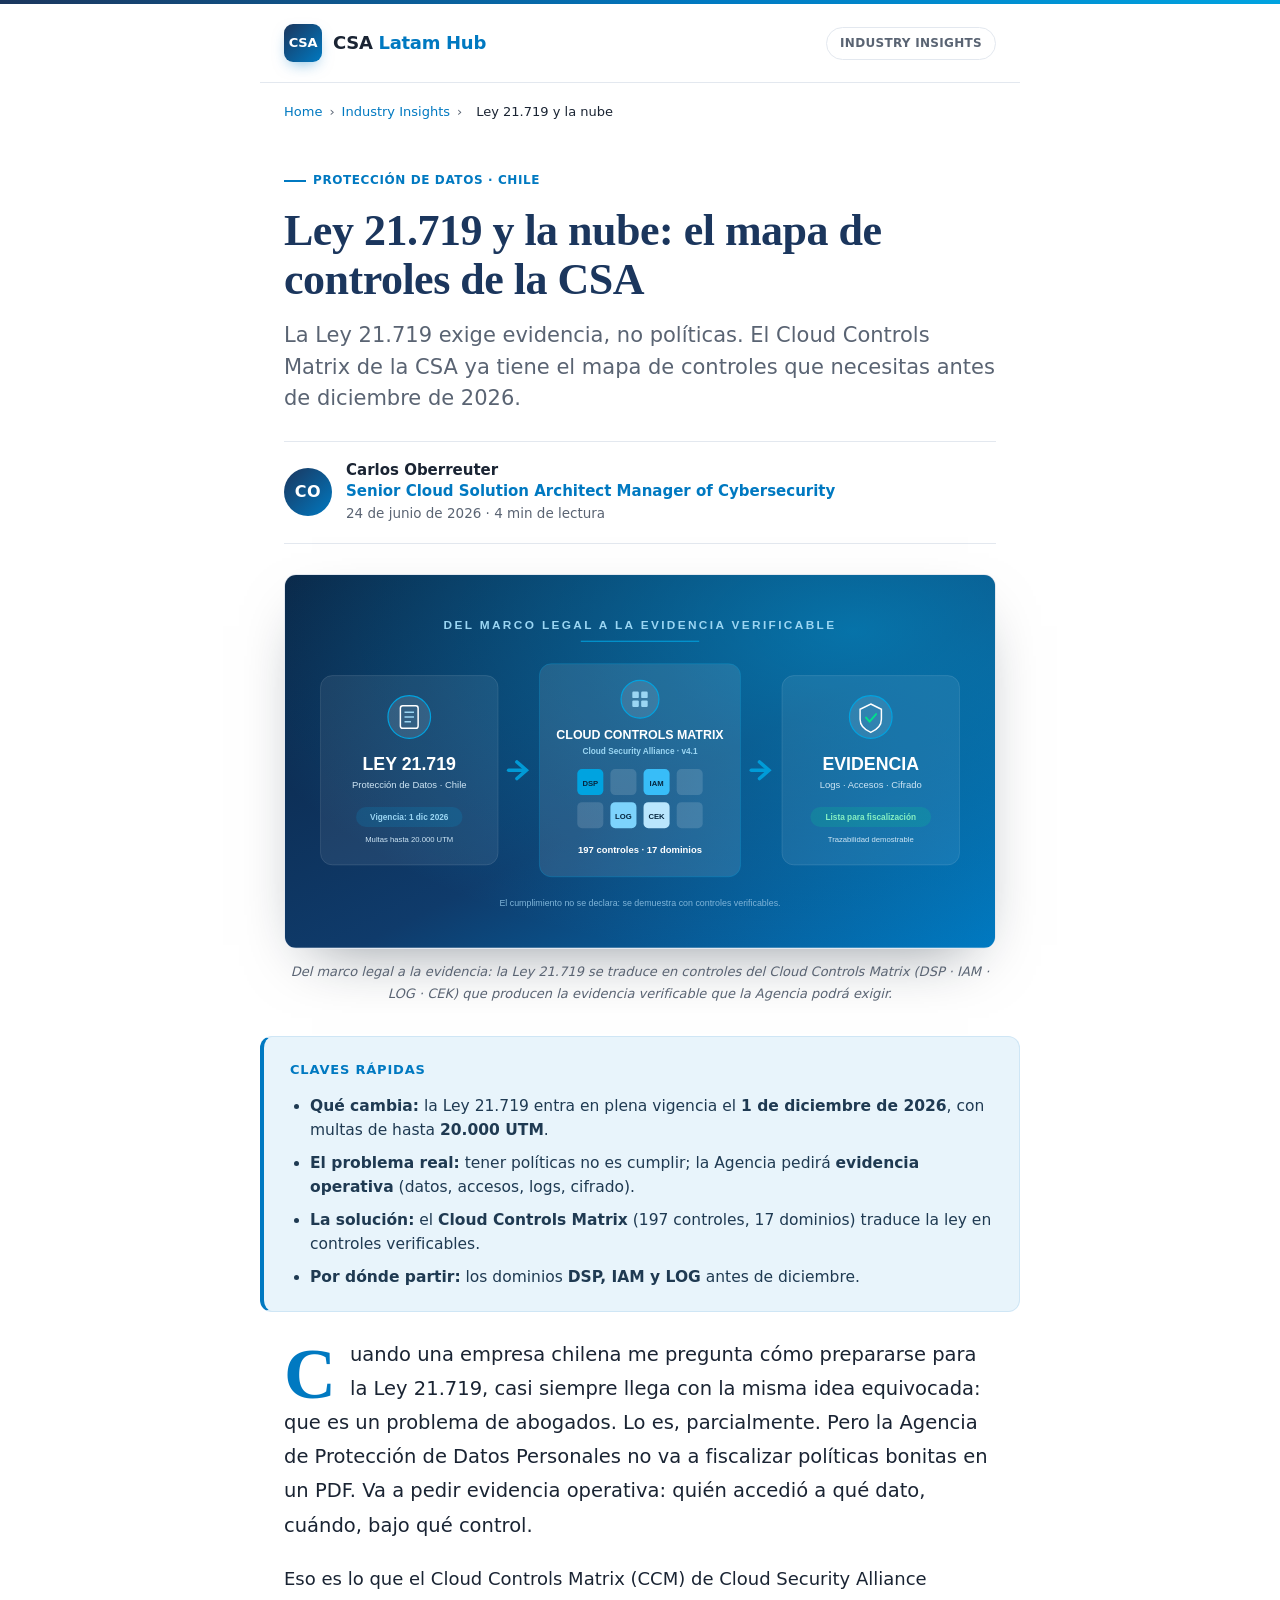
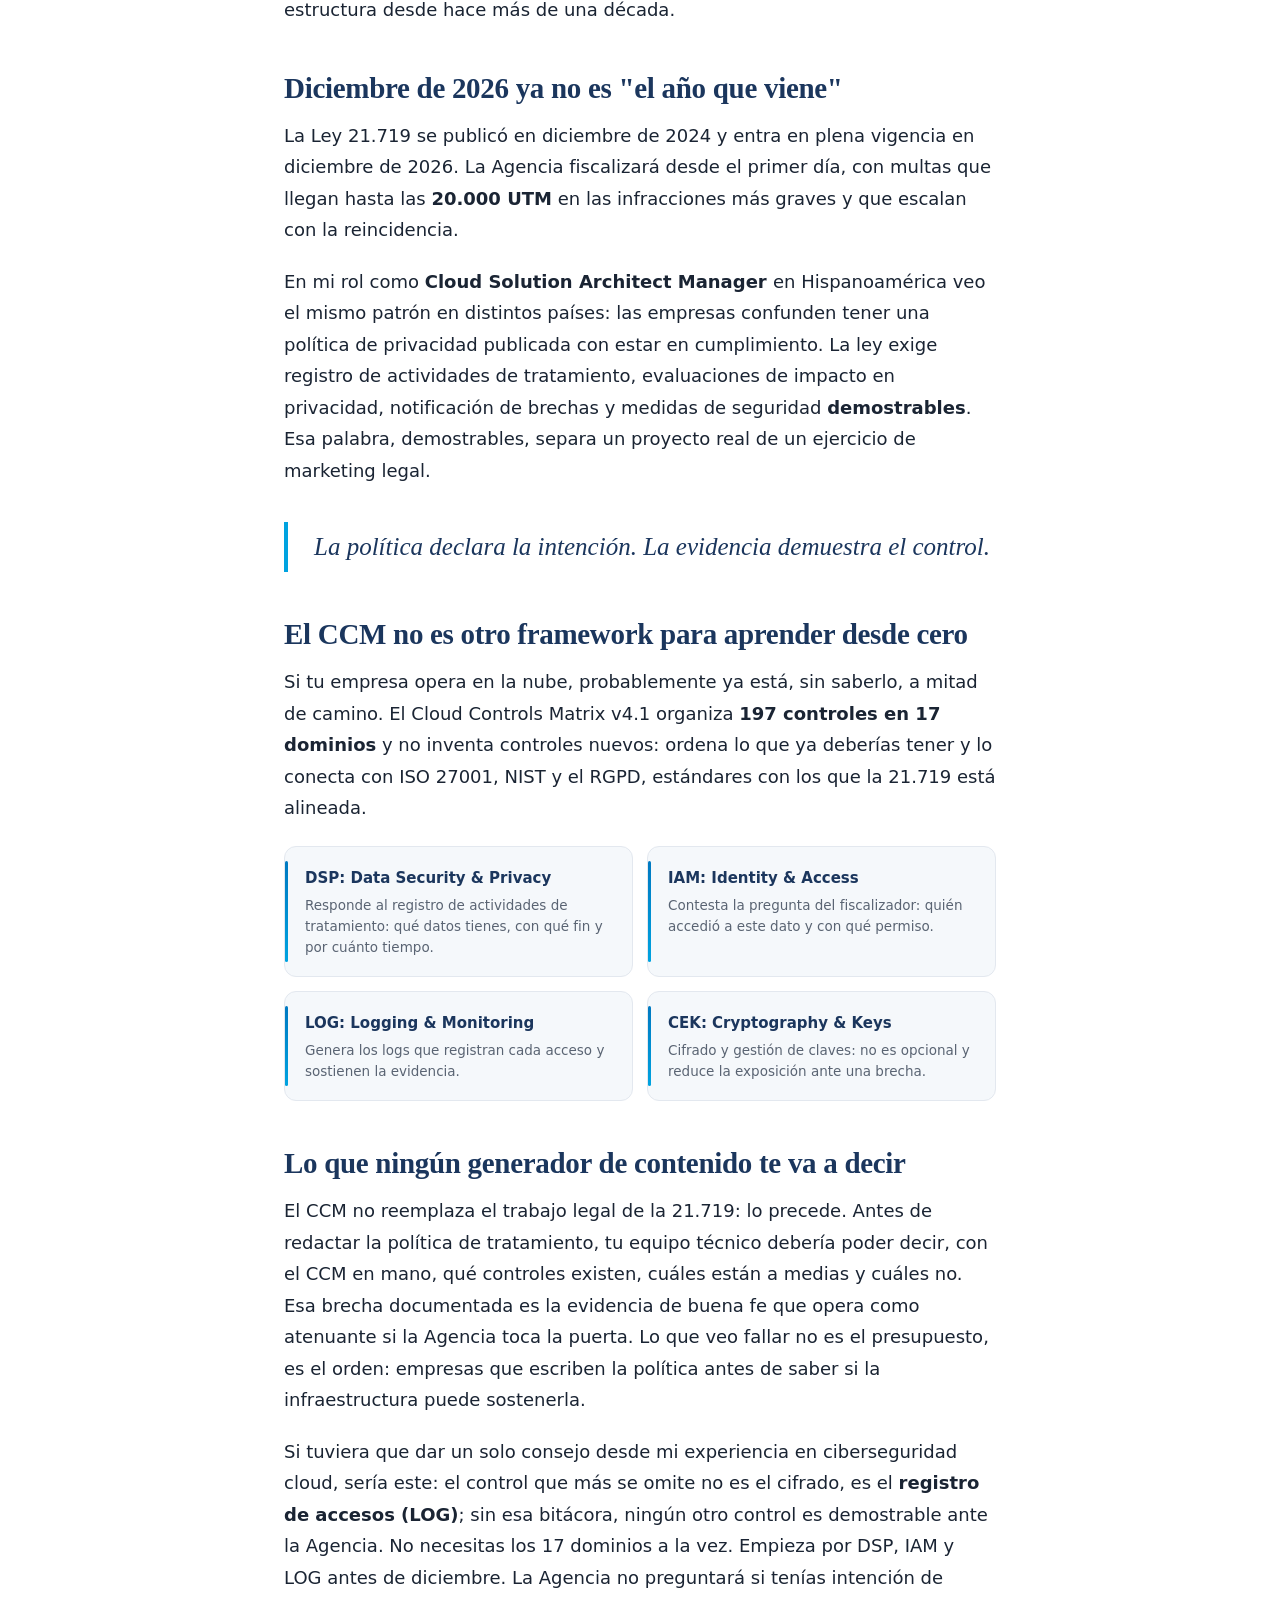
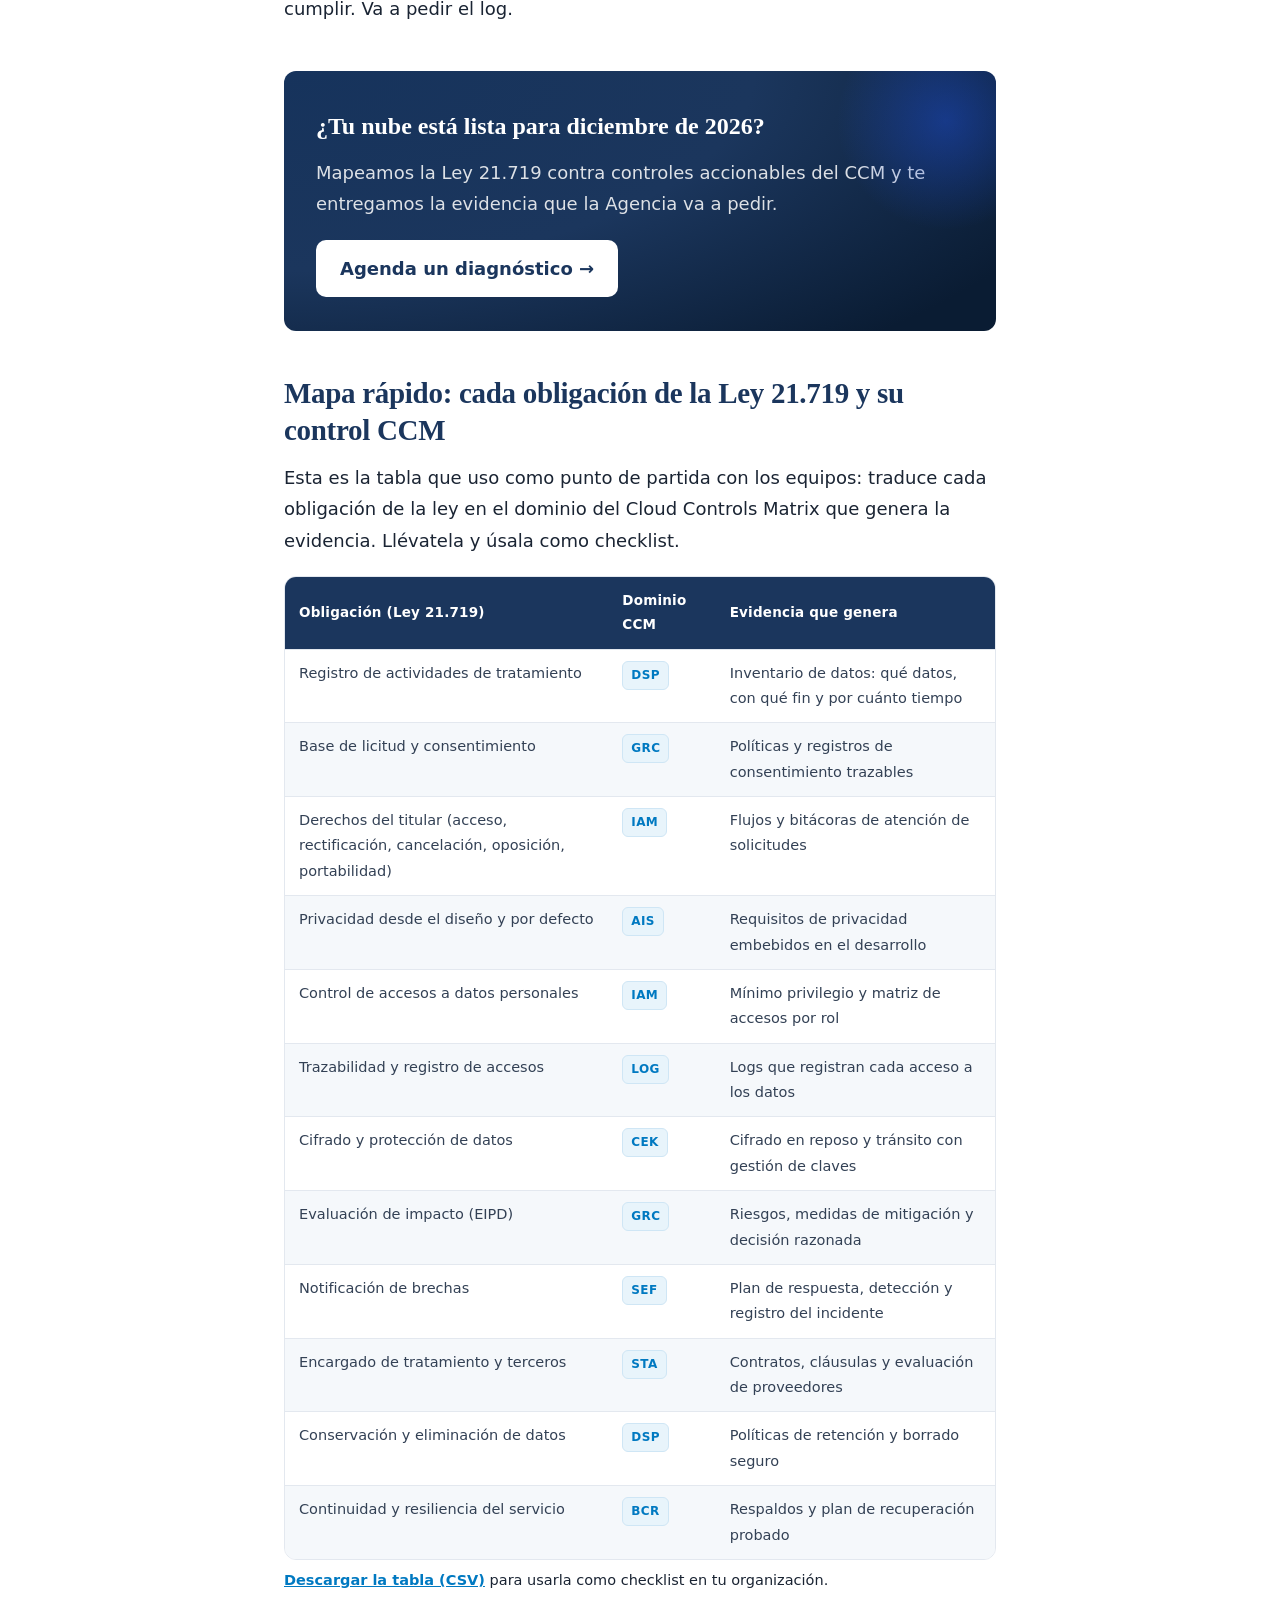
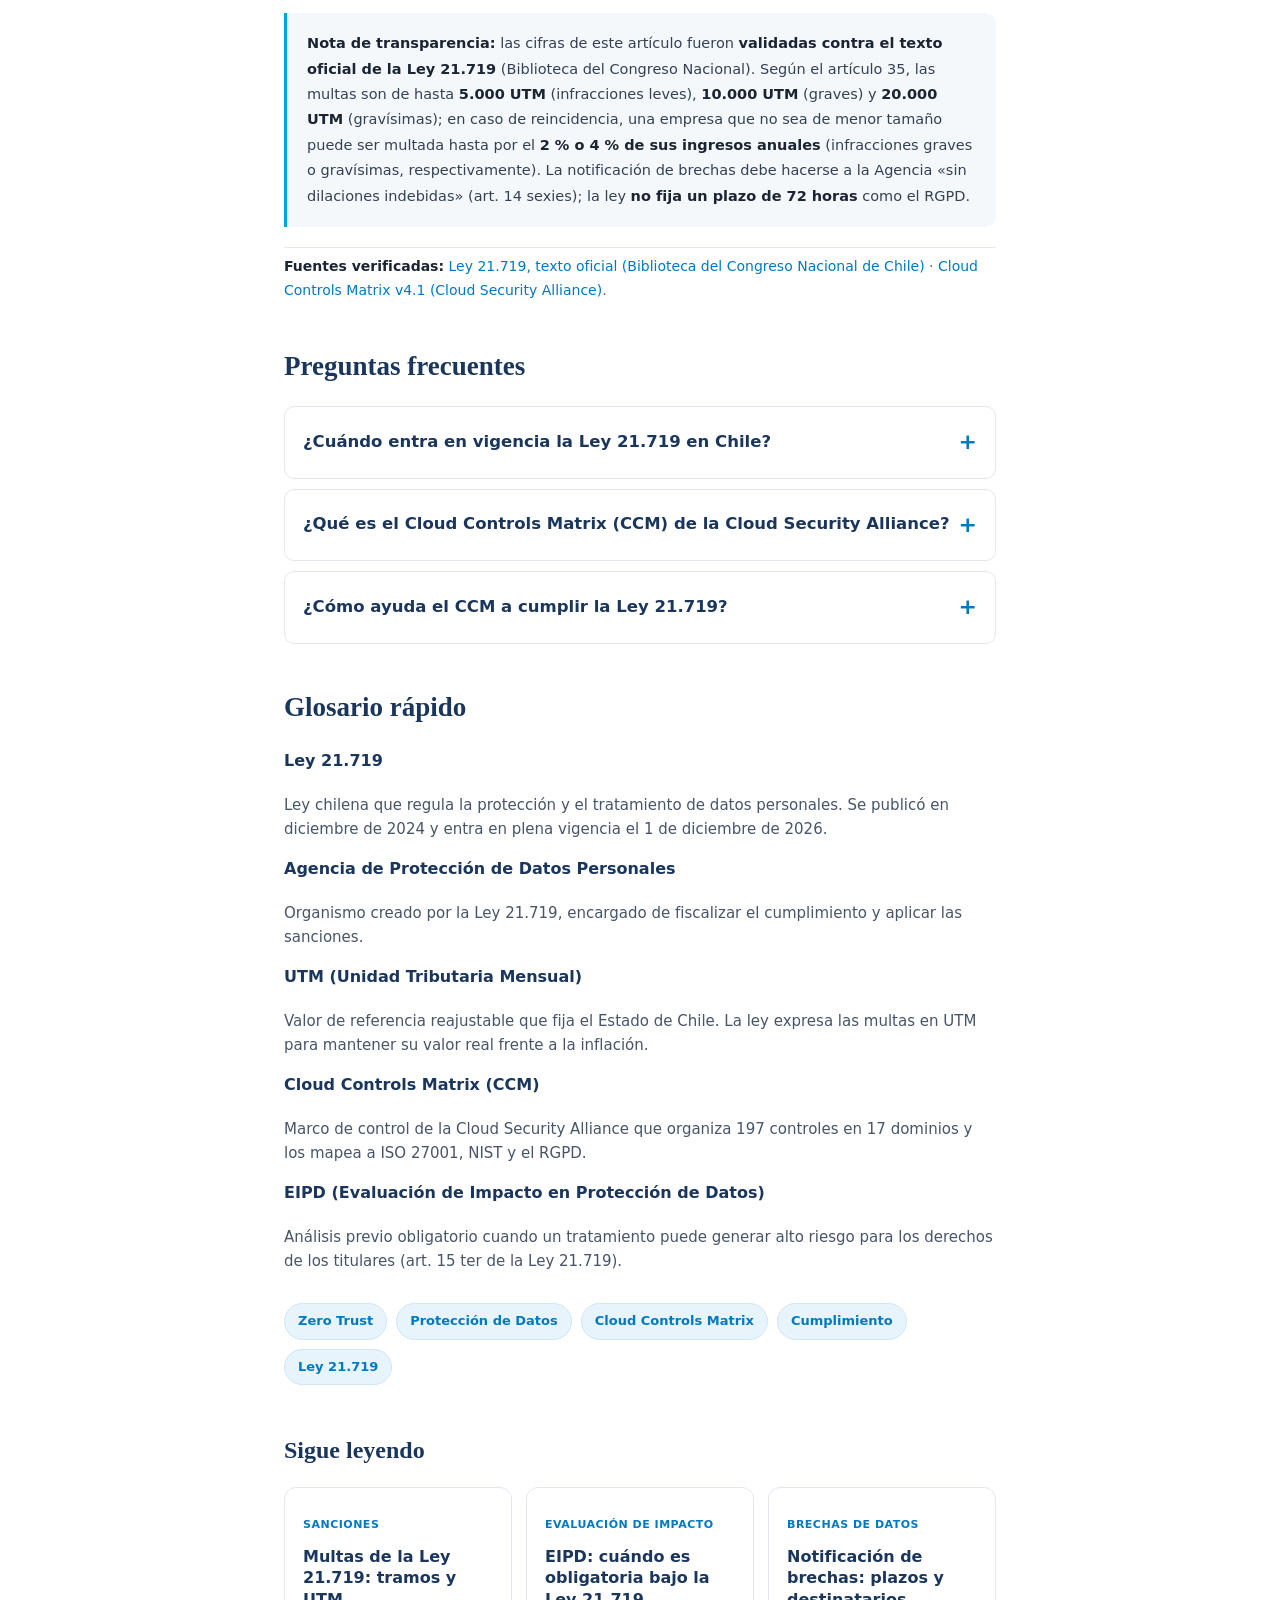
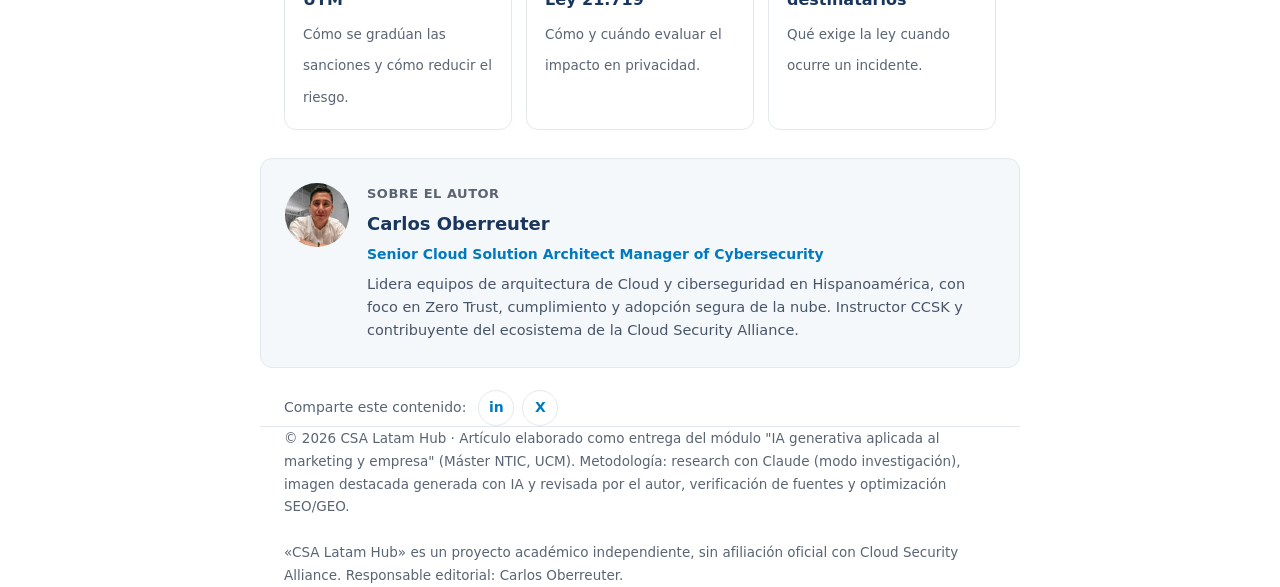
==== index.html @ 7785017a "Update index.html" ====
<!DOCTYPE html>
<html lang="es">
<head>
  <meta charset="UTF-8" />
  <meta name="viewport" content="width=device-width, initial-scale=1.0" />

  <!-- SEO -->
  <title>Ley 21.719 y la nube: el mapa de controles de la CSA | CSA Latam Hub</title>
  <meta name="description" content="La Ley 21.719 exige evidencia, no políticas. Explora cómo los A controles CCM (Cloud Controls Matrix) de la Cloud Security Alliance (CSA) se alinean con la legislación chilena, habilitando controles verificables antes de diciembre de 2026." />
  <meta name="author" content="Carlos Oberreuter" />
  <meta name="robots" content="index, follow, max-image-preview:large" />
  <meta name="keywords" content="Ley 21.719, Cloud Controls Matrix, CCM, Cloud Security Alliance, protección de datos Chile, cumplimiento nube, Agencia de Protección de Datos, RGPD Chile" />
  <meta name="theme-color" content="#1b365d" />
  <link rel="canonical" href="https://oberreu.github.io/Inteligencia-artificial-generativa-aplicado-al-marketing-y-empresa/" />

  <!-- Open Graph / social -->
  <meta property="og:type" content="article" />
  <meta property="og:site_name" content="CSA Latam Hub" />
  <meta property="og:title" content="Ley 21.719 y la nube: el mapa de controles de la CSA" />
  <meta property="og:description" content="La Ley 21.719 exige evidencia, no políticas. La CSA a través de Matrix de Controles CCM ya tiene el mapa de controles que necesitas antes de diciembre de 2026." />
  <meta property="og:locale" content="es_CL" />
  <meta property="og:url" content="https://oberreu.github.io/Inteligencia-artificial-generativa-aplicado-al-marketing-y-empresa/" />
  <meta property="og:image" content="https://oberreu.github.io/Inteligencia-artificial-generativa-aplicado-al-marketing-y-empresa/assets/ley-21719-og.jpg" />
  <meta property="og:image:width" content="1200" />
  <meta property="og:image:height" content="675" />
  <meta property="og:image:alt" content="De la Ley 21.719 al Cloud Controls Matrix y a la evidencia verificable" />
  <meta property="article:published_time" content="2026-06-24T09:00:00-04:00" />
  <meta property="article:modified_time" content="2026-06-25T12:00:00-04:00" />
  <meta property="article:author" content="Carlos Oberreuter" />
  <meta property="article:section" content="Cumplimiento y Nube" />
  <meta name="twitter:card" content="summary_large_image" />
  <meta name="twitter:title" content="Ley 21.719 y la nube: el mapa de controles de la CSA" />
  <meta name="twitter:description" content="La Ley 21.719 exige evidencia, no políticas. La CSA a través de Matrix de Controles CCM ya tiene el mapa que necesitas." />
  <meta name="twitter:image" content="https://oberreu.github.io/Inteligencia-artificial-generativa-aplicado-al-marketing-y-empresa/assets/ley-21719-og.jpg" />

  <!-- Datos estructurados (GEO/SEO) -->
  <script type="application/ld+json">
  {
    "@context": "https://schema.org",
    "@type": "BlogPosting",
    "headline": "Ley 21.719 y la nube: el mapa de controles de la CSA",
    "description": "La Ley 21.719 exige evidencia, no políticas. La CSA a través de Matrix de Controles CCM ya tiene el mapa de controles que necesitas antes de diciembre de 2026.",
    "image": "https://oberreu.github.io/Inteligencia-artificial-generativa-aplicado-al-marketing-y-empresa/assets/ley-21719-og.jpg",
    "inLanguage": "es-CL",
    "mainEntityOfPage": {
      "@type": "WebPage",
      "@id": "https://oberreu.github.io/Inteligencia-artificial-generativa-aplicado-al-marketing-y-empresa/"
    },
    "author": {
      "@type": "Person",
      "name": "Carlos Oberreuter",
      "jobTitle": "Senior Cloud Solution Architect Manager of Cybersecurity",
      "knowsAbout": ["Ciberseguridad", "Cloud Security Alliance", "Cloud Controls Matrix", "Ley 21.719", "Zero Trust", "Protección de datos"]
    },
    "about": ["Ley 21.719", "Cloud Controls Matrix", "Protección de datos personales", "Cloud Security Alliance"],
    "keywords": "Ley 21.719, Cloud Controls Matrix, CCM, Cloud Security Alliance, protección de datos Chile, cumplimiento nube",
    "publisher": {
      "@type": "Organization",
      "name": "CSA Latam Hub",
      "url": "https://oberreu.github.io/Inteligencia-artificial-generativa-aplicado-al-marketing-y-empresa/",
      "logo": {
        "@type": "ImageObject",
        "url": "https://oberreu.github.io/Inteligencia-artificial-generativa-aplicado-al-marketing-y-empresa/assets/ley-21719-og.jpg"
      }
    },
    "datePublished": "2026-06-24",
    "dateModified": "2026-06-25"
  }
  </script>

  <!-- FAQ (rich results + respuestas para motores generativos/IA) -->
  <script type="application/ld+json">
  {
    "@context": "https://schema.org",
    "@type": "FAQPage",
    "mainEntity": [
      {
        "@type": "Question",
        "name": "¿Cuándo entra en vigencia la Ley 21.719 en Chile?",
        "acceptedAnswer": {
          "@type": "Answer",
          "text": "La Ley 21.719 se publicó en diciembre de 2024 y entra en plena vigencia el 1 de diciembre de 2026, cuando la Agencia de Protección de Datos Personales comienza a fiscalizar."
        }
      },
      {
        "@type": "Question",
        "name": "¿Qué es el Cloud Controls Matrix (CCM) de la Cloud Security Alliance?",
        "acceptedAnswer": {
          "@type": "Answer",
          "text": "El Cloud Controls Matrix v4.1 es un marco de control de la Cloud Security Alliance que organiza 197 controles en 17 dominios y los mapea a estándares como ISO 27001, NIST y el RGPD."
        }
      },
      {
        "@type": "Question",
        "name": "¿Cómo ayuda el CCM a cumplir la Ley 21.719?",
        "acceptedAnswer": {
          "@type": "Answer",
          "text": "El CCM traduce las obligaciones de la Ley 21.719 en controles técnicos verificables. Empezar por los dominios DSP (datos), IAM (accesos) y LOG (registros) permite generar la evidencia operativa que la Agencia puede exigir en una fiscalización."
        }
      }
    ]
  }
  </script>

  <style>
    :root {
      --ink: #1a2433;
      --navy: #1b365d;
      --accent: #0079c1;
      --accent-bright: #00a3e0;
      --accent-soft: #e8f4fb;
      --teal: #00a3e0;
      --muted: #5a6473;
      --soft: #f5f8fb;
      --line: #e3e8ef;
      --radio: 12px;
      --ancho: 760px;
      --sans: 'Segoe UI', system-ui, -apple-system, Roboto, Helvetica, Arial, sans-serif;
      --serif: 'Iowan Old Style', 'Palatino Linotype', Palatino, Georgia, 'Times New Roman', serif;
    }
    * { box-sizing: border-box; }
    html { scroll-behavior: smooth; }
    body {
      margin: 0;
      font-family: var(--sans);
      color: var(--ink);
      background: #fff;
      line-height: 1.75;
      font-size: 18px;
      -webkit-font-smoothing: antialiased;
      text-rendering: optimizeLegibility;
    }
    .accent-line { height: 4px; background: linear-gradient(90deg, var(--navy), var(--accent) 55%, var(--teal)); }
    .wrap { max-width: var(--ancho); margin: 0 auto; padding: 0 24px; }
    a { color: var(--accent); }

    /* Topbar marca */
    .topbar {
      display: flex; align-items: center; gap: 12px;
      max-width: var(--ancho); margin: 0 auto; padding: 20px 24px;
      border-bottom: 1px solid var(--line);
    }
    .brand { display: flex; align-items: center; gap: 11px; }
    .mark {
      width: 38px; height: 38px; border-radius: 9px;
      background: linear-gradient(135deg, var(--navy), var(--accent));
      color: #fff; display: grid; place-items: center;
      font-weight: 800; font-size: 13px; letter-spacing: -0.3px;
      box-shadow: 0 6px 16px -6px rgba(0,121,193,0.6);
    }
    .brand-name { font-weight: 700; letter-spacing: -0.3px; font-size: 18px; color: var(--ink); }
    .brand-name span { color: var(--accent); }
    .nav-tag {
      margin-left: auto; font-size: 12px; font-weight: 600; letter-spacing: 0.3px;
      color: var(--muted); text-transform: uppercase;
      border: 1px solid var(--line); border-radius: 999px; padding: 5px 13px;
    }

    /* Cabecera del artículo */
    header.post { max-width: var(--ancho); margin: 36px auto 0; padding: 0 24px; }
    .eyebrow {
      display: inline-flex; align-items: center; gap: 7px;
      font-size: 12px; font-weight: 700; letter-spacing: 0.6px;
      text-transform: uppercase; color: var(--accent);
    }
    .eyebrow::before { content: ""; width: 22px; height: 2px; background: var(--accent); display: inline-block; }
    h1 {
      font-family: var(--serif);
      font-size: 44px; line-height: 1.1; letter-spacing: -0.5px; font-weight: 700;
      margin: 16px 0 16px; color: var(--navy);
    }
    .dek { font-size: 21px; line-height: 1.5; color: var(--muted); margin: 0 0 26px; font-weight: 400; }
    .byline {
      display: flex; align-items: center; gap: 14px;
      padding: 18px 0; border-top: 1px solid var(--line); border-bottom: 1px solid var(--line);
      font-size: 15px; color: var(--muted);
    }
    .avatar {
      width: 48px; height: 48px; border-radius: 50%; flex: 0 0 48px;
      background: linear-gradient(135deg, var(--navy), var(--accent));
      color: #fff; display: grid; place-items: center; font-weight: 700; font-size: 16px;
      letter-spacing: 0.5px;
    }
    .byline .who { line-height: 1.45; }
    .byline b { color: var(--ink); font-size: 15px; }
    .byline .role { color: var(--accent); font-weight: 600; }
    .byline .meta { color: var(--muted); font-size: 13.5px; }

    /* Imagen destacada */
    figure.hero { margin: 30px auto 6px; max-width: var(--ancho); padding: 0 24px; }
    figure.hero img,
    figure.hero svg {
      width: 100%; height: auto; border-radius: var(--radio); display: block;
      border: 1px solid var(--line);
      box-shadow: 0 24px 60px -28px rgba(13,27,42,0.5);
    }
    figcaption { font-size: 13px; color: var(--muted); margin-top: 12px; text-align: center; font-style: italic; }

    /* Claves rápidas (TL;DR) */
    .takeaways {
      max-width: var(--ancho); margin: 30px auto 0; padding: 22px 26px;
      background: var(--accent-soft); border: 1px solid #cfe6f5;
      border-left: 4px solid var(--accent); border-radius: var(--radio);
    }
    .takeaways .tk-title {
      font-family: var(--sans); font-size: 13px; font-weight: 800; letter-spacing: 0.8px;
      text-transform: uppercase; color: var(--accent); margin: 0 0 12px;
    }
    .takeaways ul { margin: 0; padding-left: 20px; }
    .takeaways li { margin: 0 0 9px; font-size: 15.5px; line-height: 1.55; color: #1f3a52; }
    .takeaways li:last-child { margin-bottom: 0; }

    /* Cita destacada */
    .pullquote {
      margin: 36px 0; padding: 8px 0 8px 26px; border-left: 4px solid var(--accent-bright);
      font-family: var(--serif); font-size: 25px; line-height: 1.35; color: var(--navy); font-style: italic;
    }

    /* FAQ */
    .faq { max-width: var(--ancho); margin: 40px auto 0; padding: 0 24px; }
    .faq h2 { font-family: var(--serif); font-size: 27px; color: var(--navy); margin: 0 0 16px; }
    .faq details {
      border: 1px solid var(--line); border-radius: 10px; padding: 4px 18px; margin-bottom: 10px; background: #fff;
    }
    .faq summary {
      cursor: pointer; font-weight: 700; color: var(--navy); padding: 12px 0; font-size: 16.5px;
      list-style: none; display: flex; justify-content: space-between; align-items: center;
    }
    .faq summary::-webkit-details-marker { display: none; }
    .faq summary::after { content: "+"; color: var(--accent); font-size: 22px; font-weight: 700; }
    .faq details[open] summary::after { content: "−"; }
    .faq details p { margin: 0 0 14px; color: #475569; font-size: 15px; line-height: 1.6; }

    /* Glosario */
    .glossary { max-width: var(--ancho); margin: 40px auto 0; padding: 0 24px; }
    .glossary h2 { font-family: var(--serif); font-size: 27px; color: var(--navy); margin: 0 0 16px; }
    .glossary dl { margin: 0; display: grid; gap: 14px; }
    .glossary dt { font-weight: 700; color: var(--navy); font-size: 16px; }
    .glossary dd { margin: 4px 0 0; color: #475569; font-size: 15px; line-height: 1.6; }

    /* Cuerpo */
    article.body { max-width: var(--ancho); margin: 26px auto 0; padding: 0 24px; }
    article.body h2 {
      font-family: var(--serif);
      font-size: 29px; line-height: 1.25; letter-spacing: -0.3px; font-weight: 700;
      margin: 44px 0 14px; color: var(--navy);
    }
    article.body p { margin: 0 0 20px; }
    article.body strong { color: var(--ink); font-weight: 700; }
    .lead { font-size: 19.5px; }
    .lead::first-letter {
      float: left; font-family: var(--serif); font-size: 72px; line-height: 0.78; font-weight: 700;
      padding: 8px 14px 0 0; color: var(--accent);
    }

    /* Tarjeta de dominios */
    .domains {
      display: grid; grid-template-columns: repeat(2, 1fr); gap: 14px;
      margin: 22px 0 10px;
    }
    .domain {
      position: relative; border: 1px solid var(--line); border-radius: 12px;
      padding: 18px 18px 18px 20px; background: var(--soft);
      transition: box-shadow .2s ease, transform .2s ease;
    }
    .domain::before {
      content: ""; position: absolute; left: 0; top: 14px; bottom: 14px; width: 3px;
      border-radius: 3px; background: linear-gradient(180deg, var(--accent), var(--teal));
    }
    .domain:hover { box-shadow: 0 14px 30px -20px rgba(13,27,42,0.45); transform: translateY(-2px); }
    .domain b { display: block; font-size: 15px; color: var(--navy); margin-bottom: 4px; }
    .domain small { color: var(--muted); font-size: 13.5px; line-height: 1.55; display: block; }

    /* CTA */
    .cta {
      margin: 46px 0 12px; padding: 34px 32px;
      border-radius: var(--radio); position: relative; overflow: hidden;
      background: radial-gradient(120% 140% at 0% 0%, #16335c 0%, var(--navy) 55%, #0a1c33 100%);
      color: #fff;
    }
    .cta::after {
      content: ""; position: absolute; right: -60px; top: -60px; width: 220px; height: 220px;
      background: radial-gradient(circle, rgba(29,78,216,0.45), transparent 70%);
    }
    .cta h3 { font-family: var(--serif); margin: 0 0 10px; font-size: 24px; font-weight: 700; }
    .cta p { margin: 0 0 20px; opacity: 0.85; position: relative; }
    .cta a {
      display: inline-block; background: #fff; color: var(--navy);
      font-weight: 700; text-decoration: none; padding: 13px 24px; border-radius: 10px;
      position: relative; transition: transform .2s ease;
    }
    .cta a:hover { transform: translateX(3px); }

    /* Aviso / fuentes */
    .note {
      margin: 38px 0 20px; padding: 18px 20px; border-left: 3px solid var(--teal);
      background: var(--soft); border-radius: 0 10px 10px 0; font-size: 14.5px; color: #334155;
    }
    .sources { font-size: 14px; color: var(--muted); margin: 0 0 8px; padding-top: 6px; border-top: 1px solid var(--line); }
    .sources a { color: var(--accent); text-decoration: none; }
    .sources a:hover { text-decoration: underline; }

    /* Breadcrumb estilo CSA */
    .breadcrumb {
      max-width: var(--ancho); margin: 18px auto 0; padding: 0 24px;
      font-size: 13px; color: var(--muted);
    }
    .breadcrumb a { color: var(--accent); text-decoration: none; }
    .breadcrumb a:hover { text-decoration: underline; }
    .breadcrumb span { color: var(--muted); margin: 0 7px; }
    .breadcrumb .current { color: var(--ink); }

    /* Tags de temas */
    .tags { max-width: var(--ancho); margin: 30px auto 0; padding: 0 24px; display: flex; flex-wrap: wrap; gap: 9px; }
    .tags a {
      font-size: 13px; font-weight: 600; color: var(--accent); text-decoration: none;
      background: var(--accent-soft); border: 1px solid #cfe6f5;
      padding: 6px 13px; border-radius: 999px; transition: background .2s ease;
    }
    .tags a:hover { background: #d7ecf8; }

    /* Caja About the Author estilo CSA */
    .author-box {
      max-width: var(--ancho); margin: 28px auto 0; padding: 24px;
      display: flex; gap: 18px; align-items: flex-start;
      border: 1px solid var(--line); border-radius: var(--radio); background: var(--soft);
    }
    .author-box .author-avatar {
      width: 64px; height: 64px; border-radius: 50%; flex: 0 0 64px;
      object-fit: cover; display: block;
    }
    .author-box h4 { margin: 0 0 4px; font-size: 13px; letter-spacing: 0.5px; text-transform: uppercase; color: var(--muted); }
    .author-box .author-name { font-size: 18px; font-weight: 700; color: var(--navy); margin: 0 0 4px; }
    .author-box .author-role { font-size: 14px; color: var(--accent); font-weight: 600; margin: 0 0 8px; }
    .author-box p { margin: 0; font-size: 14.5px; color: #475569; line-height: 1.6; }

    /* Compartir */
    .share { max-width: var(--ancho); margin: 22px auto 0; padding: 0 24px; display: flex; align-items: center; gap: 12px; font-size: 14px; color: var(--muted); }
    .share .share-links { display: flex; gap: 8px; }
    .share a {
      width: 36px; height: 36px; border-radius: 50%; display: grid; place-items: center;
      border: 1px solid var(--line); color: var(--accent); text-decoration: none; font-weight: 700;
      transition: background .2s ease, color .2s ease;
    }
    .share a:hover { background: var(--accent); color: #fff; }

    /* Tabla de mapeo Ley -> CCM */
    .map-wrap { margin: 18px 0 8px; overflow-x: auto; border: 1px solid var(--line); border-radius: var(--radio); }
    .map-table { width: 100%; border-collapse: collapse; font-size: 14.5px; min-width: 560px; }
    .map-table thead th {
      background: var(--navy); color: #fff; text-align: left; font-weight: 700;
      padding: 12px 14px; font-size: 13.5px; letter-spacing: 0.2px;
    }
    .map-table td { padding: 11px 14px; border-top: 1px solid var(--line); vertical-align: top; color: #334155; }
    .map-table tbody tr:nth-child(even) { background: var(--soft); }
    .map-table .dom {
      display: inline-block; font-weight: 800; font-size: 12px; letter-spacing: 0.4px;
      color: var(--accent); background: var(--accent-soft); border: 1px solid #cfe6f5;
      border-radius: 6px; padding: 3px 8px;
    }
    .map-download { font-size: 14.5px; }
    .map-download a { font-weight: 700; }

    /* Artículos relacionados (clúster) */
    .related { max-width: var(--ancho); margin: 44px auto 0; padding: 0 24px; }
    .related h2 { font-family: var(--serif); font-size: 24px; color: var(--navy); margin: 0 0 16px; }
    .related-grid { display: grid; grid-template-columns: repeat(3, 1fr); gap: 14px; }
    .related-card {
      display: block; text-decoration: none; color: inherit;
      border: 1px solid var(--line); border-radius: 12px; padding: 18px;
      background: #fff; transition: box-shadow .2s ease, transform .2s ease, border-color .2s ease;
    }
    .related-card:hover { box-shadow: 0 16px 32px -22px rgba(13,27,42,0.5); transform: translateY(-2px); border-color: #cfe6f5; }
    .related-card .rc-tag { font-size: 11px; font-weight: 700; letter-spacing: 0.5px; text-transform: uppercase; color: var(--accent); }
    .related-card .rc-title { display: block; font-weight: 700; color: var(--navy); font-size: 16px; line-height: 1.35; margin: 8px 0 6px; }
    .related-card .rc-desc { font-size: 13.5px; color: var(--muted); line-height: 1.5; }

    footer {
      max-width: var(--ancho); margin: 48px auto 36px; padding: 24px;
      border-top: 1px solid var(--line); color: var(--muted); font-size: 13.5px; line-height: 1.7;
    }

    @media (max-width: 620px) {
      h1 { font-size: 33px; }
      .dek { font-size: 18px; }
      article.body h2 { font-size: 24px; }
      .domains { grid-template-columns: 1fr; }
      .related-grid { grid-template-columns: 1fr; }
      body { font-size: 17px; }
    }
  </style>
</head>
<body>

  <div class="accent-line"></div>

  <div class="topbar">
    <div class="brand">
      <div class="mark">CSA</div>
      <div class="brand-name">CSA <span>Latam Hub</span></div>
    </div>
    <div class="nav-tag">Industry Insights</div>
  </div>

  <nav class="breadcrumb" aria-label="Ruta de navegación">
    <a href="./">Home</a><span>›</span><a href="./">Industry Insights</a><span>›</span><span class="current">Ley 21.719 y la nube</span>
  </nav>

  <header class="post">
    <span class="eyebrow">Protección de datos · Chile</span>
    <h1>Ley 21.719 y la nube: el mapa de controles de la CSA</h1>
    <p class="dek">La Ley 21.719 exige evidencia, no políticas. El Cloud Controls Matrix de la CSA ya tiene el mapa de controles que necesitas antes de diciembre de 2026.</p>
    <div class="byline">
      <div class="avatar">CO</div>
      <div class="who">
        <b>Carlos Oberreuter</b><br>
        <span class="role">Senior Cloud Solution Architect Manager of Cybersecurity</span><br>
        <span class="meta">24 de junio de 2026 · 4 min de lectura</span>
      </div>
    </div>
  </header>

  <!-- Imagen destacada (infografía SVG, ligera y de marca) -->
  <figure class="hero">
    <svg viewBox="0 0 1200 630" role="img" width="1200" height="630"
         aria-label="Flujo: de la Ley 21.719 al Cloud Controls Matrix y a la evidencia operativa verificable.">
      <defs>
        <linearGradient id="bgGrad" x1="0" y1="0" x2="1" y2="1">
          <stop offset="0" stop-color="#0b2342"/>
          <stop offset="0.55" stop-color="#0f3b6b"/>
          <stop offset="1" stop-color="#0079c1"/>
        </linearGradient>
        <radialGradient id="glow" cx="0.8" cy="0.15" r="0.9">
          <stop offset="0" stop-color="#00a3e0" stop-opacity="0.55"/>
          <stop offset="1" stop-color="#00a3e0" stop-opacity="0"/>
        </radialGradient>
      </defs>

      <rect width="1200" height="630" fill="url(#bgGrad)"/>
      <rect width="1200" height="630" fill="url(#glow)"/>

      <!-- kicker -->
      <text x="600" y="92" text-anchor="middle" fill="#9bd6f3" font-family="Segoe UI, sans-serif" font-size="20" font-weight="700" letter-spacing="4">DEL MARCO LEGAL A LA EVIDENCIA VERIFICABLE</text>
      <line x1="500" y1="112" x2="700" y2="112" stroke="#00a3e0" stroke-width="2"/>

      <!-- Panel A: Ley -->
      <g>
        <rect x="60" y="170" width="300" height="320" rx="20" fill="#ffffff" fill-opacity="0.07" stroke="#ffffff" stroke-opacity="0.18"/>
        <circle cx="210" cy="240" r="36" fill="#ffffff" fill-opacity="0.10" stroke="#00a3e0" stroke-width="2"/>
        <g transform="translate(210 240)">
          <rect x="-15" y="-19" width="30" height="38" rx="4" fill="none" stroke="#ffffff" stroke-width="2.5"/>
          <line x1="-8" y1="-8" x2="8" y2="-8" stroke="#9bd6f3" stroke-width="2.5"/>
          <line x1="-8" y1="0" x2="8" y2="0" stroke="#9bd6f3" stroke-width="2.5"/>
          <line x1="-8" y1="8" x2="3" y2="8" stroke="#9bd6f3" stroke-width="2.5"/>
        </g>
        <text x="210" y="330" text-anchor="middle" fill="#ffffff" font-family="Segoe UI, sans-serif" font-size="30" font-weight="800">LEY 21.719</text>
        <text x="210" y="360" text-anchor="middle" fill="#cfe6f5" font-family="Segoe UI, sans-serif" font-size="16">Protección de Datos · Chile</text>
        <rect x="120" y="392" width="180" height="34" rx="17" fill="#00a3e0" fill-opacity="0.16"/>
        <text x="210" y="414" text-anchor="middle" fill="#9bd6f3" font-family="Segoe UI, sans-serif" font-size="14" font-weight="700">Vigencia: 1 dic 2026</text>
        <text x="210" y="452" text-anchor="middle" fill="#cfe6f5" font-family="Segoe UI, sans-serif" font-size="13">Multas hasta 20.000 UTM</text>
      </g>

      <!-- Flecha 1 -->
      <g stroke="#00a3e0" stroke-width="6" stroke-linecap="round" fill="none" opacity="0.9">
        <path d="M378 330 l26 0"/>
        <path d="M392 316 l16 14 l-16 14"/>
      </g>

      <!-- Panel B: CCM -->
      <g>
        <rect x="430" y="150" width="340" height="360" rx="20" fill="#ffffff" fill-opacity="0.10" stroke="#00a3e0" stroke-opacity="0.5"/>
        <circle cx="600" cy="210" r="32" fill="#ffffff" fill-opacity="0.10" stroke="#00a3e0" stroke-width="2"/>
        <g transform="translate(600 210)" fill="#9bd6f3">
          <rect x="-13" y="-13" width="11" height="11" rx="2"/>
          <rect x="2" y="-13" width="11" height="11" rx="2"/>
          <rect x="-13" y="2" width="11" height="11" rx="2"/>
          <rect x="2" y="2" width="11" height="11" rx="2"/>
        </g>
        <text x="600" y="278" text-anchor="middle" fill="#ffffff" font-family="Segoe UI, sans-serif" font-size="21" font-weight="800">CLOUD CONTROLS MATRIX</text>
        <text x="600" y="302" text-anchor="middle" fill="#9bd6f3" font-family="Segoe UI, sans-serif" font-size="14" font-weight="600">Cloud Security Alliance · v4.1</text>

        <!-- mini grid con dominios destacados -->
        <g font-family="Segoe UI, sans-serif" font-size="13" font-weight="800" text-anchor="middle">
          <rect x="494" y="328" width="44" height="44" rx="8" fill="#00a3e0"/>
          <text x="516" y="356" fill="#06263f">DSP</text>
          <rect x="550" y="328" width="44" height="44" rx="8" fill="#ffffff" fill-opacity="0.14"/>
          <rect x="606" y="328" width="44" height="44" rx="8" fill="#38bdf8"/>
          <text x="628" y="356" fill="#06263f">IAM</text>
          <rect x="662" y="328" width="44" height="44" rx="8" fill="#ffffff" fill-opacity="0.14"/>
          <rect x="494" y="384" width="44" height="44" rx="8" fill="#ffffff" fill-opacity="0.14"/>
          <rect x="550" y="384" width="44" height="44" rx="8" fill="#7dd3fc"/>
          <text x="572" y="412" fill="#06263f">LOG</text>
          <rect x="606" y="384" width="44" height="44" rx="8" fill="#bae6fd"/>
          <text x="628" y="412" fill="#06263f">CEK</text>
          <rect x="662" y="384" width="44" height="44" rx="8" fill="#ffffff" fill-opacity="0.14"/>
        </g>
        <text x="600" y="470" text-anchor="middle" fill="#ffffff" font-family="Segoe UI, sans-serif" font-size="16" font-weight="700">197 controles · 17 dominios</text>
      </g>

      <!-- Flecha 2 -->
      <g stroke="#00a3e0" stroke-width="6" stroke-linecap="round" fill="none" opacity="0.9">
        <path d="M788 330 l26 0"/>
        <path d="M802 316 l16 14 l-16 14"/>
      </g>

      <!-- Panel C: Evidencia -->
      <g>
        <rect x="840" y="170" width="300" height="320" rx="20" fill="#ffffff" fill-opacity="0.07" stroke="#ffffff" stroke-opacity="0.18"/>
        <circle cx="990" cy="240" r="36" fill="#ffffff" fill-opacity="0.10" stroke="#00a3e0" stroke-width="2"/>
        <g transform="translate(990 240)">
          <path d="M0 -22 L18 -13 L18 4 C18 16 10 22 0 26 C-10 22 -18 16 -18 4 L-18 -13 Z" fill="none" stroke="#ffffff" stroke-width="2.5"/>
          <path d="M-8 1 l6 7 l11 -13" fill="none" stroke="#00e08a" stroke-width="3.2" stroke-linecap="round" stroke-linejoin="round"/>
        </g>
        <text x="990" y="330" text-anchor="middle" fill="#ffffff" font-family="Segoe UI, sans-serif" font-size="30" font-weight="800">EVIDENCIA</text>
        <text x="990" y="360" text-anchor="middle" fill="#cfe6f5" font-family="Segoe UI, sans-serif" font-size="16">Logs · Accesos · Cifrado</text>
        <rect x="888" y="392" width="204" height="34" rx="17" fill="#00e08a" fill-opacity="0.16"/>
        <text x="990" y="414" text-anchor="middle" fill="#86efc2" font-family="Segoe UI, sans-serif" font-size="14" font-weight="700">Lista para fiscalización</text>
        <text x="990" y="452" text-anchor="middle" fill="#cfe6f5" font-family="Segoe UI, sans-serif" font-size="13">Trazabilidad demostrable</text>
      </g>

      <text x="600" y="560" text-anchor="middle" fill="#7fb4d8" font-family="Segoe UI, sans-serif" font-size="15">El cumplimiento no se declara: se demuestra con controles verificables.</text>
    </svg>
    <figcaption>Del marco legal a la evidencia: la Ley 21.719 se traduce en controles del Cloud Controls Matrix (DSP · IAM · LOG · CEK) que producen la evidencia verificable que la Agencia podrá exigir.</figcaption>
  </figure>

  <div class="takeaways">
    <h2 class="tk-title">Claves rápidas</h2>
    <ul>
      <li><strong>Qué cambia:</strong> la Ley 21.719 entra en plena vigencia el <strong>1 de diciembre de 2026</strong>, con multas de hasta <strong>20.000 UTM</strong>.</li>
      <li><strong>El problema real:</strong> tener políticas no es cumplir; la Agencia pedirá <strong>evidencia operativa</strong> (datos, accesos, logs, cifrado).</li>
      <li><strong>La solución:</strong> el <strong>Cloud Controls Matrix</strong> (197 controles, 17 dominios) traduce la ley en controles verificables.</li>
      <li><strong>Por dónde partir:</strong> los dominios <strong>DSP, IAM y LOG</strong> antes de diciembre.</li>
    </ul>
  </div>

  <article class="body">
    <p class="lead">Cuando una empresa chilena me pregunta cómo prepararse para la Ley 21.719, casi siempre llega con la misma idea equivocada: que es un problema de abogados. Lo es, parcialmente. Pero la Agencia de Protección de Datos Personales no va a fiscalizar políticas bonitas en un PDF. Va a pedir evidencia operativa: quién accedió a qué dato, cuándo, bajo qué control.</p>

    <p>Eso es lo que el Cloud Controls Matrix (CCM) de Cloud Security Alliance estructura desde hace más de una década.</p>

    <h2>Diciembre de 2026 ya no es "el año que viene"</h2>
    <p>La Ley 21.719 se publicó en diciembre de 2024 y entra en plena vigencia en diciembre de 2026. La Agencia fiscalizará desde el primer día, con multas que llegan hasta las <strong>20.000 UTM</strong> en las infracciones más graves y que escalan con la reincidencia.</p>
    <p>En mi rol como <strong> Cloud Solution Architect Manager </strong> en Hispanoamérica veo el mismo patrón en distintos países: las empresas confunden tener una política de privacidad publicada con estar en cumplimiento. La ley exige registro de actividades de tratamiento, evaluaciones de impacto en privacidad, notificación de brechas y medidas de seguridad <strong>demostrables</strong>. Esa palabra, demostrables, separa un proyecto real de un ejercicio de marketing legal.</p>

    <blockquote class="pullquote">La política declara la intención. La evidencia demuestra el control.</blockquote>

    <h2>El CCM no es otro framework para aprender desde cero</h2>
    <p>Si tu empresa opera en la nube, probablemente ya está, sin saberlo, a mitad de camino. El Cloud Controls Matrix v4.1 organiza <strong>197 controles en 17 dominios</strong> y no inventa controles nuevos: ordena lo que ya deberías tener y lo conecta con ISO 27001, NIST y el RGPD, estándares con los que la 21.719 está alineada.</p>

    <div class="domains">
      <div class="domain"><b>DSP: Data Security &amp; Privacy</b><small>Responde al registro de actividades de tratamiento: qué datos tienes, con qué fin y por cuánto tiempo.</small></div>
      <div class="domain"><b>IAM: Identity &amp; Access</b><small>Contesta la pregunta del fiscalizador: quién accedió a este dato y con qué permiso.</small></div>
      <div class="domain"><b>LOG: Logging &amp; Monitoring</b><small>Genera los logs que registran cada acceso y sostienen la evidencia.</small></div>
      <div class="domain"><b>CEK: Cryptography &amp; Keys</b><small>Cifrado y gestión de claves: no es opcional y reduce la exposición ante una brecha.</small></div>
    </div>

    <h2>Lo que ningún generador de contenido te va a decir</h2>
    <p>El CCM no reemplaza el trabajo legal de la 21.719: lo precede. Antes de redactar la política de tratamiento, tu equipo técnico debería poder decir, con el CCM en mano, qué controles existen, cuáles están a medias y cuáles no. Esa brecha documentada es la evidencia de buena fe que opera como atenuante si la Agencia toca la puerta. Lo que veo fallar no es el presupuesto, es el orden: empresas que escriben la política antes de saber si la infraestructura puede sostenerla.</p>
    <p>Si tuviera que dar un solo consejo desde mi experiencia en ciberseguridad cloud, sería este: el control que más se omite no es el cifrado, es el <strong>registro de accesos (LOG)</strong>; sin esa bitácora, ningún otro control es demostrable ante la Agencia. No necesitas los 17 dominios a la vez. Empieza por DSP, IAM y LOG antes de diciembre. La Agencia no preguntará si tenías intención de cumplir. Va a pedir el log.</p>

    <div class="cta">
      <h3>¿Tu nube está lista para diciembre de 2026?</h3>
      <p>Mapeamos la Ley 21.719 contra controles accionables del CCM y te entregamos la evidencia que la Agencia va a pedir.</p>
      <a href="mailto:contacto@csalatamhub.example?subject=Diagn%C3%B3stico%20Ley%2021.719%20y%20CCM">Agenda un diagnóstico →</a>
    </div>

    <h2>Mapa rápido: cada obligación de la Ley 21.719 y su control CCM</h2>
    <p>Esta es la tabla que uso como punto de partida con los equipos: traduce cada obligación de la ley en el dominio del Cloud Controls Matrix que genera la evidencia. Llévatela y úsala como checklist.</p>
    <div class="map-wrap">
      <table class="map-table">
        <thead>
          <tr><th>Obligación (Ley 21.719)</th><th>Dominio CCM</th><th>Evidencia que genera</th></tr>
        </thead>
        <tbody>
          <tr><td>Registro de actividades de tratamiento</td><td><span class="dom">DSP</span></td><td>Inventario de datos: qué datos, con qué fin y por cuánto tiempo</td></tr>
          <tr><td>Base de licitud y consentimiento</td><td><span class="dom">GRC</span></td><td>Políticas y registros de consentimiento trazables</td></tr>
          <tr><td>Derechos del titular (acceso, rectificación, cancelación, oposición, portabilidad)</td><td><span class="dom">IAM</span></td><td>Flujos y bitácoras de atención de solicitudes</td></tr>
          <tr><td>Privacidad desde el diseño y por defecto</td><td><span class="dom">AIS</span></td><td>Requisitos de privacidad embebidos en el desarrollo</td></tr>
          <tr><td>Control de accesos a datos personales</td><td><span class="dom">IAM</span></td><td>Mínimo privilegio y matriz de accesos por rol</td></tr>
          <tr><td>Trazabilidad y registro de accesos</td><td><span class="dom">LOG</span></td><td>Logs que registran cada acceso a los datos</td></tr>
          <tr><td>Cifrado y protección de datos</td><td><span class="dom">CEK</span></td><td>Cifrado en reposo y tránsito con gestión de claves</td></tr>
          <tr><td>Evaluación de impacto (EIPD)</td><td><span class="dom">GRC</span></td><td>Riesgos, medidas de mitigación y decisión razonada</td></tr>
          <tr><td>Notificación de brechas</td><td><span class="dom">SEF</span></td><td>Plan de respuesta, detección y registro del incidente</td></tr>
          <tr><td>Encargado de tratamiento y terceros</td><td><span class="dom">STA</span></td><td>Contratos, cláusulas y evaluación de proveedores</td></tr>
          <tr><td>Conservación y eliminación de datos</td><td><span class="dom">DSP</span></td><td>Políticas de retención y borrado seguro</td></tr>
          <tr><td>Continuidad y resiliencia del servicio</td><td><span class="dom">BCR</span></td><td>Respaldos y plan de recuperación probado</td></tr>
        </tbody>
      </table>
    </div>
    <p class="map-download"><a href="assets/ley-21719-ccm-mapping.csv" download>Descargar la tabla (CSV)</a> para usarla como checklist en tu organización.</p>

    <p class="note"><strong>Nota de transparencia:</strong> las cifras de este artículo fueron <strong>validadas contra el texto oficial de la Ley 21.719</strong> (Biblioteca del Congreso Nacional). Según el artículo 35, las multas son de hasta <strong>5.000 UTM</strong> (infracciones leves), <strong>10.000 UTM</strong> (graves) y <strong>20.000 UTM</strong> (gravísimas); en caso de reincidencia, una empresa que no sea de menor tamaño puede ser multada hasta por el <strong>2 % o 4 % de sus ingresos anuales</strong> (infracciones graves o gravísimas, respectivamente). La notificación de brechas debe hacerse a la Agencia «sin dilaciones indebidas» (art. 14 sexies); la ley <strong>no fija un plazo de 72 horas</strong> como el RGPD.</p>

    <p class="sources"><strong>Fuentes verificadas:</strong>
      <a href="https://www.bcn.cl/leychile/navegar?idNorma=1209272" rel="nofollow noopener" target="_blank">Ley 21.719, texto oficial (Biblioteca del Congreso Nacional de Chile)</a> ·
      <a href="https://cloudsecurityalliance.org/artifacts/cloud-controls-matrix-v4" rel="nofollow noopener" target="_blank">Cloud Controls Matrix v4.1 (Cloud Security Alliance)</a>.
    </p>
  </article>

  <section class="faq" aria-label="Preguntas frecuentes">
    <h2>Preguntas frecuentes</h2>
    <details>
      <summary>¿Cuándo entra en vigencia la Ley 21.719 en Chile?</summary>
      <p>La Ley 21.719 se publicó en diciembre de 2024 y entra en plena vigencia el 1 de diciembre de 2026, cuando la Agencia de Protección de Datos Personales comienza a fiscalizar.</p>
    </details>
    <details>
      <summary>¿Qué es el Cloud Controls Matrix (CCM) de la Cloud Security Alliance?</summary>
      <p>El Cloud Controls Matrix v4.1 es un marco de control de la Cloud Security Alliance que organiza 197 controles en 17 dominios y los mapea a estándares como ISO 27001, NIST y el RGPD.</p>
    </details>
    <details>
      <summary>¿Cómo ayuda el CCM a cumplir la Ley 21.719?</summary>
      <p>El CCM traduce las obligaciones de la Ley 21.719 en controles técnicos verificables. Empezar por los dominios DSP (datos), IAM (accesos) y LOG (registros) permite generar la evidencia operativa que la Agencia puede exigir en una fiscalización.</p>
    </details>
  </section>

  <section class="glossary" aria-label="Glosario">
    <h2>Glosario rápido</h2>
    <dl>
      <dt>Ley 21.719</dt>
      <dd>Ley chilena que regula la protección y el tratamiento de datos personales. Se publicó en diciembre de 2024 y entra en plena vigencia el 1 de diciembre de 2026.</dd>
      <dt>Agencia de Protección de Datos Personales</dt>
      <dd>Organismo creado por la Ley 21.719, encargado de fiscalizar el cumplimiento y aplicar las sanciones.</dd>
      <dt>UTM (Unidad Tributaria Mensual)</dt>
      <dd>Valor de referencia reajustable que fija el Estado de Chile. La ley expresa las multas en UTM para mantener su valor real frente a la inflación.</dd>
      <dt>Cloud Controls Matrix (CCM)</dt>
      <dd>Marco de control de la Cloud Security Alliance que organiza 197 controles en 17 dominios y los mapea a ISO 27001, NIST y el RGPD.</dd>
      <dt>EIPD (Evaluación de Impacto en Protección de Datos)</dt>
      <dd>Análisis previo obligatorio cuando un tratamiento puede generar alto riesgo para los derechos de los titulares (art. 15 ter de la Ley 21.719).</dd>
    </dl>
  </section>

  <script type="application/ld+json">
  {
    "@context": "https://schema.org",
    "@type": "DefinedTermSet",
    "name": "Glosario: Ley 21.719 y Cloud Controls Matrix",
    "hasDefinedTerm": [
      {"@type":"DefinedTerm","name":"Ley 21.719","description":"Ley chilena de protección de datos personales; vigencia plena el 1 de diciembre de 2026."},
      {"@type":"DefinedTerm","name":"Agencia de Protección de Datos Personales","description":"Organismo que fiscaliza el cumplimiento de la Ley 21.719 y aplica las sanciones."},
      {"@type":"DefinedTerm","name":"UTM","description":"Unidad Tributaria Mensual; unidad reajustable en que la ley expresa las multas."},
      {"@type":"DefinedTerm","name":"Cloud Controls Matrix","description":"Marco de la Cloud Security Alliance con 197 controles en 17 dominios."},
      {"@type":"DefinedTerm","name":"EIPD","description":"Evaluación de Impacto en Protección de Datos exigida por el art. 15 ter para tratamientos de alto riesgo."}
    ]
  }
  </script>

  <div class="tags">
    <a href="#">Zero Trust</a>
    <a href="#">Protección de Datos</a>
    <a href="#">Cloud Controls Matrix</a>
    <a href="#">Cumplimiento</a>
    <a href="#">Ley 21.719</a>
  </div>

  <section class="related">
    <h2>Sigue leyendo</h2>
    <div class="related-grid">
      <a class="related-card" href="multas-ley-21719.html">
        <span class="rc-tag">Sanciones</span>
        <span class="rc-title">Multas de la Ley 21.719: tramos y UTM</span>
        <span class="rc-desc">Cómo se gradúan las sanciones y cómo reducir el riesgo.</span>
      </a>
      <a class="related-card" href="evaluacion-impacto-eipd-ley-21719.html">
        <span class="rc-tag">Evaluación de impacto</span>
        <span class="rc-title">EIPD: cuándo es obligatoria bajo la Ley 21.719</span>
        <span class="rc-desc">Cómo y cuándo evaluar el impacto en privacidad.</span>
      </a>
      <a class="related-card" href="notificacion-brechas-ley-21719.html">
        <span class="rc-tag">Brechas de datos</span>
        <span class="rc-title">Notificación de brechas: plazos y destinatarios</span>
        <span class="rc-desc">Qué exige la ley cuando ocurre un incidente.</span>
      </a>
    </div>
  </section>

  <div class="author-box">
    <img class="author-avatar" src="assets/carlos-oberreuter.jpg" alt="Carlos Oberreuter" width="64" height="64" loading="lazy" />
    <div>
      <h4>Sobre el autor</h4>
      <p class="author-name">Carlos Oberreuter</p>
      <p class="author-role">Senior Cloud Solution Architect Manager of Cybersecurity</p>
      <p>Lidera equipos de arquitectura de Cloud y ciberseguridad en Hispanoamérica, con foco en Zero Trust, cumplimiento y adopción segura de la nube. Instructor CCSK y contribuyente del ecosistema de la Cloud Security Alliance.</p>
    </div>
  </div>

  <div class="share">
    <span>Comparte este contenido:</span>
    <div class="share-links">
      <a href="https://www.linkedin.com/sharing/share-offsite/?url=https://oberreu.github.io/Inteligencia-artificial-generativa-aplicado-al-marketing-y-empresa/" rel="noopener" target="_blank" aria-label="Compartir en LinkedIn">in</a>
      <a href="https://twitter.com/intent/tweet?text=Ley%2021.719%20y%20la%20nube%3A%20el%20mapa%20de%20controles%20de%20la%20CSA&url=https://oberreu.github.io/Inteligencia-artificial-generativa-aplicado-al-marketing-y-empresa/" rel="noopener" target="_blank" aria-label="Compartir en X">X</a>
    </div>
  </div>

  <footer class="wrap">
    © 2026 CSA Latam Hub · Artículo elaborado como entrega del módulo "IA generativa aplicada al marketing y empresa" (Máster NTIC, UCM). Metodología: research con Claude (modo investigación), imagen destacada generada con IA y revisada por el autor, verificación de fuentes y optimización SEO/GEO.
    <br><br>
    «CSA Latam Hub» es un proyecto académico independiente, sin afiliación oficial con Cloud Security Alliance. Responsable editorial: Carlos Oberreuter.
  </footer>

</body>
</html>
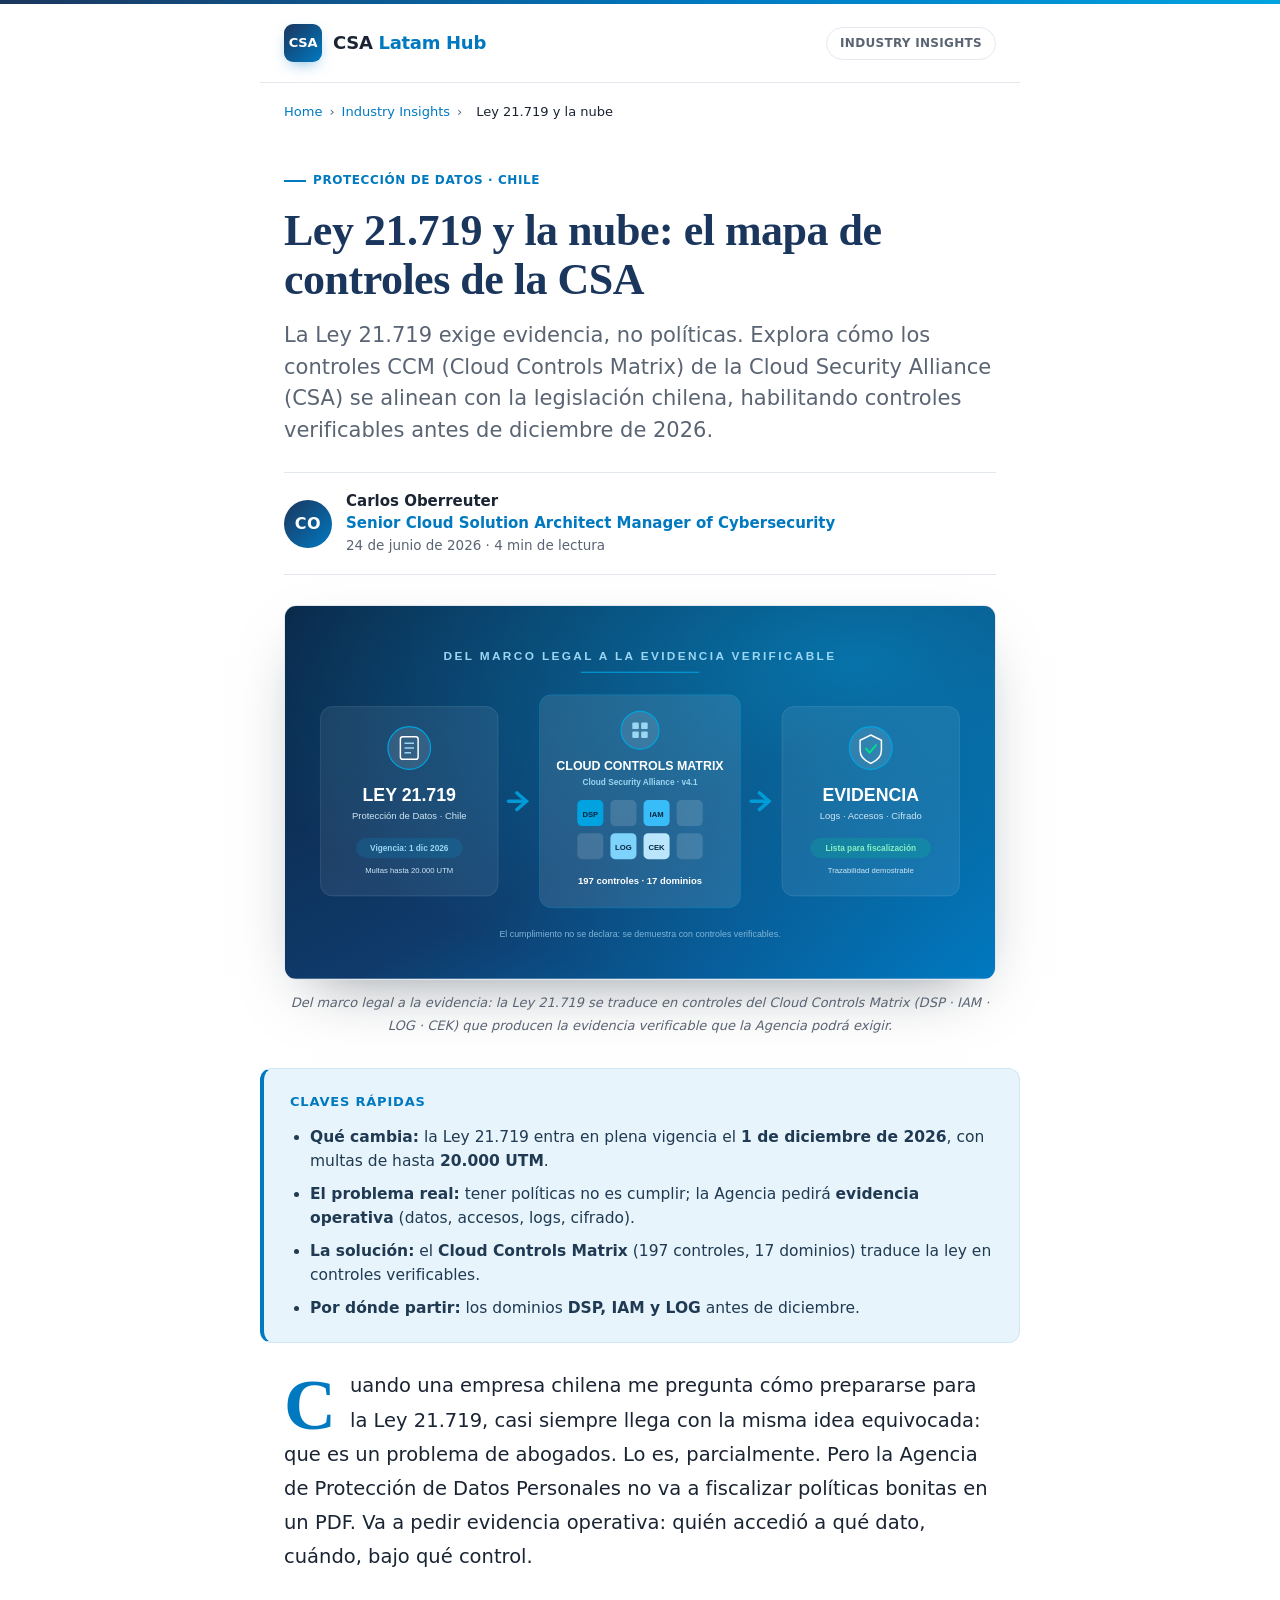
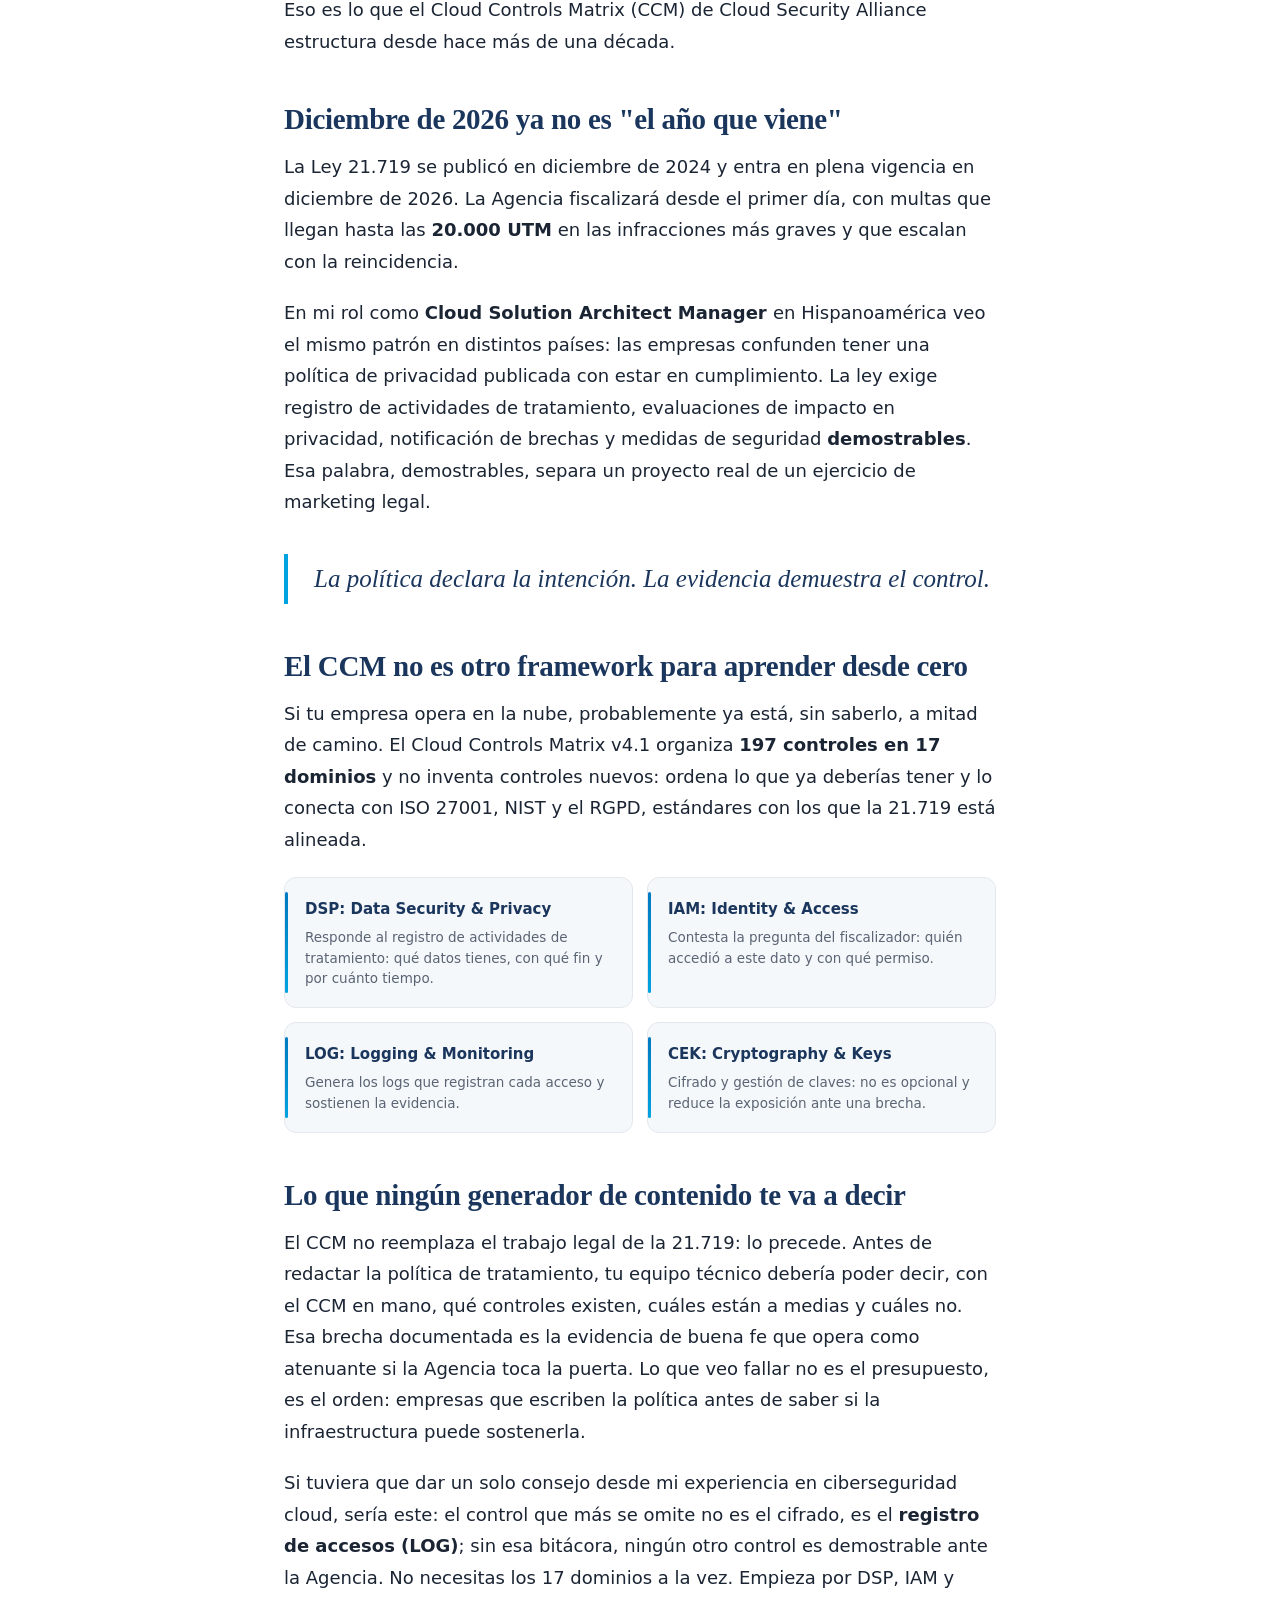
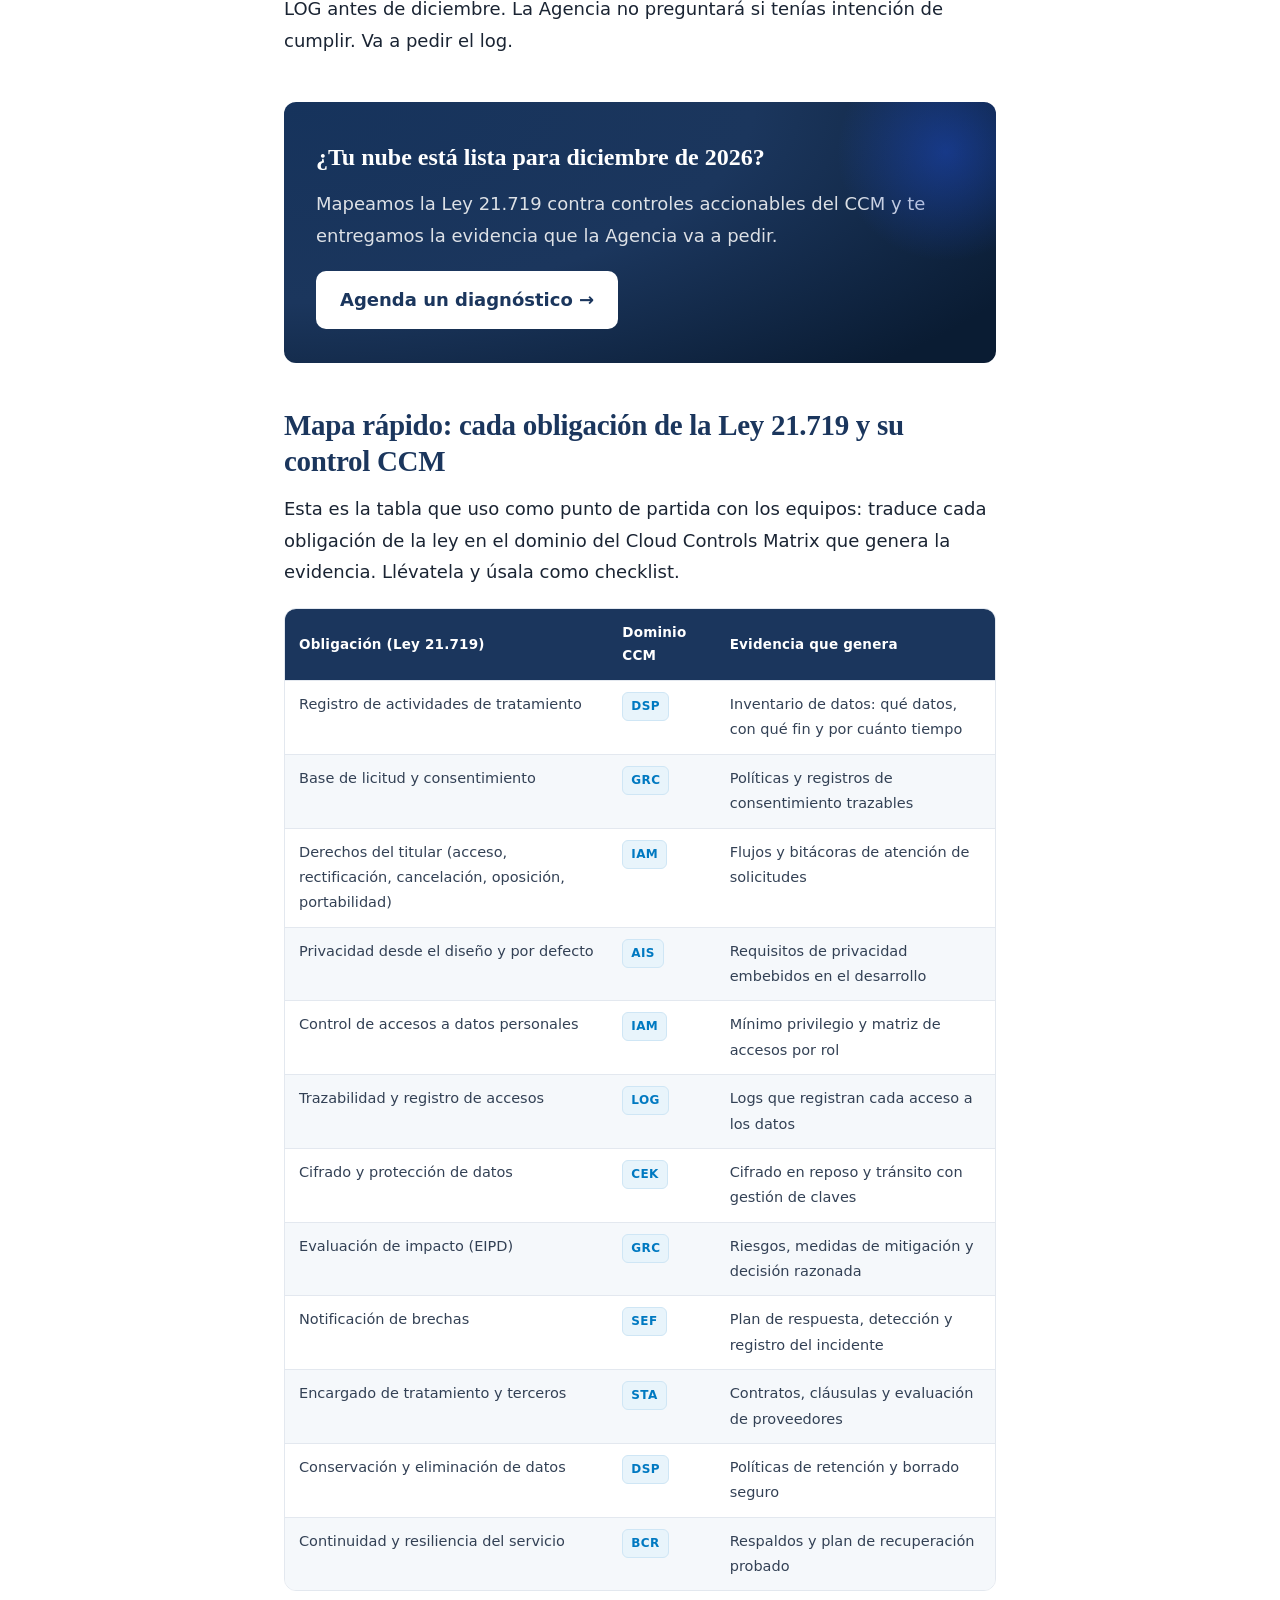
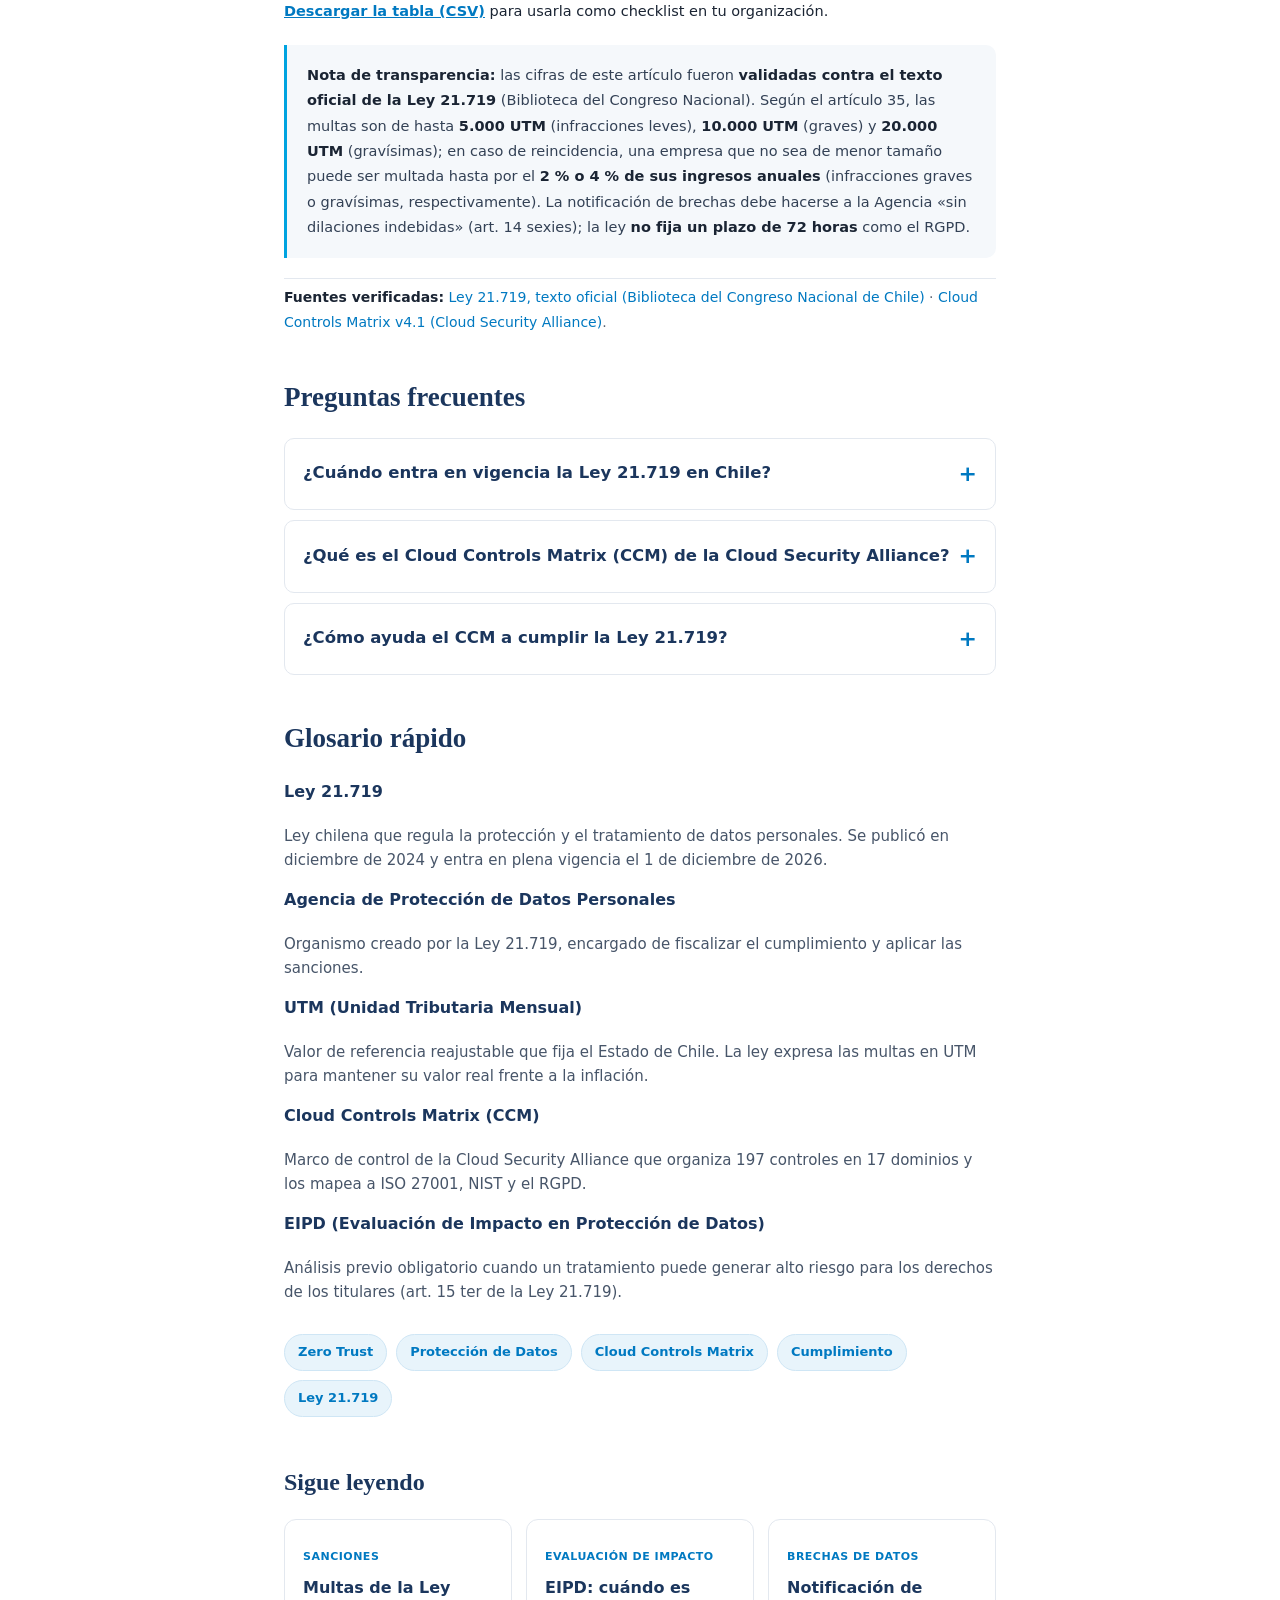
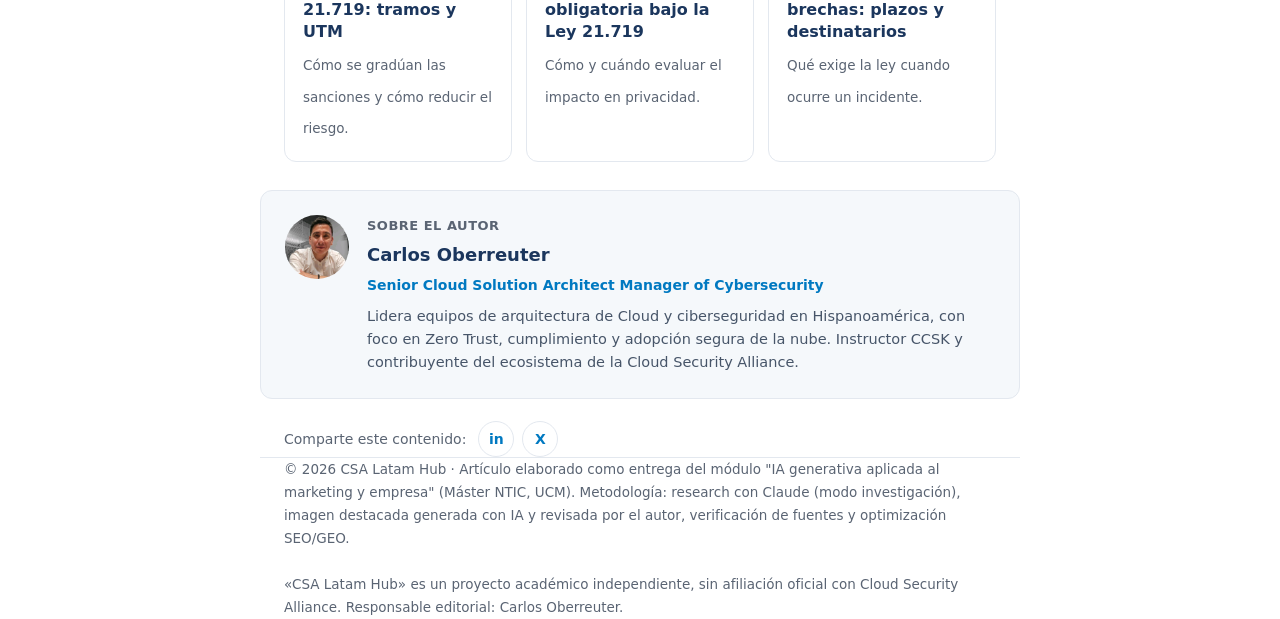
==== commit 2301269e: "Reformular dek: alineacion de controles CCM con la Ley 21.719" ====
--- a/index.html
+++ b/index.html
@@ -6,7 +6,7 @@
 
   <!-- SEO -->
   <title>Ley 21.719 y la nube: el mapa de controles de la CSA | CSA Latam Hub</title>
-  <meta name="description" content="La Ley 21.719 exige evidencia, no políticas. Explora cómo los A controles CCM (Cloud Controls Matrix) de la Cloud Security Alliance (CSA) se alinean con la legislación chilena, habilitando controles verificables antes de diciembre de 2026." />
+  <meta name="description" content="La Ley 21.719 exige evidencia, no políticas. Explora cómo los controles CCM (Cloud Controls Matrix) de la Cloud Security Alliance (CSA) se alinean con la legislación chilena, habilitando controles verificables antes de diciembre de 2026." />
   <meta name="author" content="Carlos Oberreuter" />
   <meta name="robots" content="index, follow, max-image-preview:large" />
   <meta name="keywords" content="Ley 21.719, Cloud Controls Matrix, CCM, Cloud Security Alliance, protección de datos Chile, cumplimiento nube, Agencia de Protección de Datos, RGPD Chile" />
@@ -409,7 +409,7 @@
   <header class="post">
     <span class="eyebrow">Protección de datos · Chile</span>
     <h1>Ley 21.719 y la nube: el mapa de controles de la CSA</h1>
-    <p class="dek">La Ley 21.719 exige evidencia, no políticas. El Cloud Controls Matrix de la CSA ya tiene el mapa de controles que necesitas antes de diciembre de 2026.</p>
+    <p class="dek">La Ley 21.719 exige evidencia, no políticas. Explora cómo los controles CCM (Cloud Controls Matrix) de la Cloud Security Alliance (CSA) se alinean con la legislación chilena, habilitando controles verificables antes de diciembre de 2026.</p>
     <div class="byline">
       <div class="avatar">CO</div>
       <div class="who">
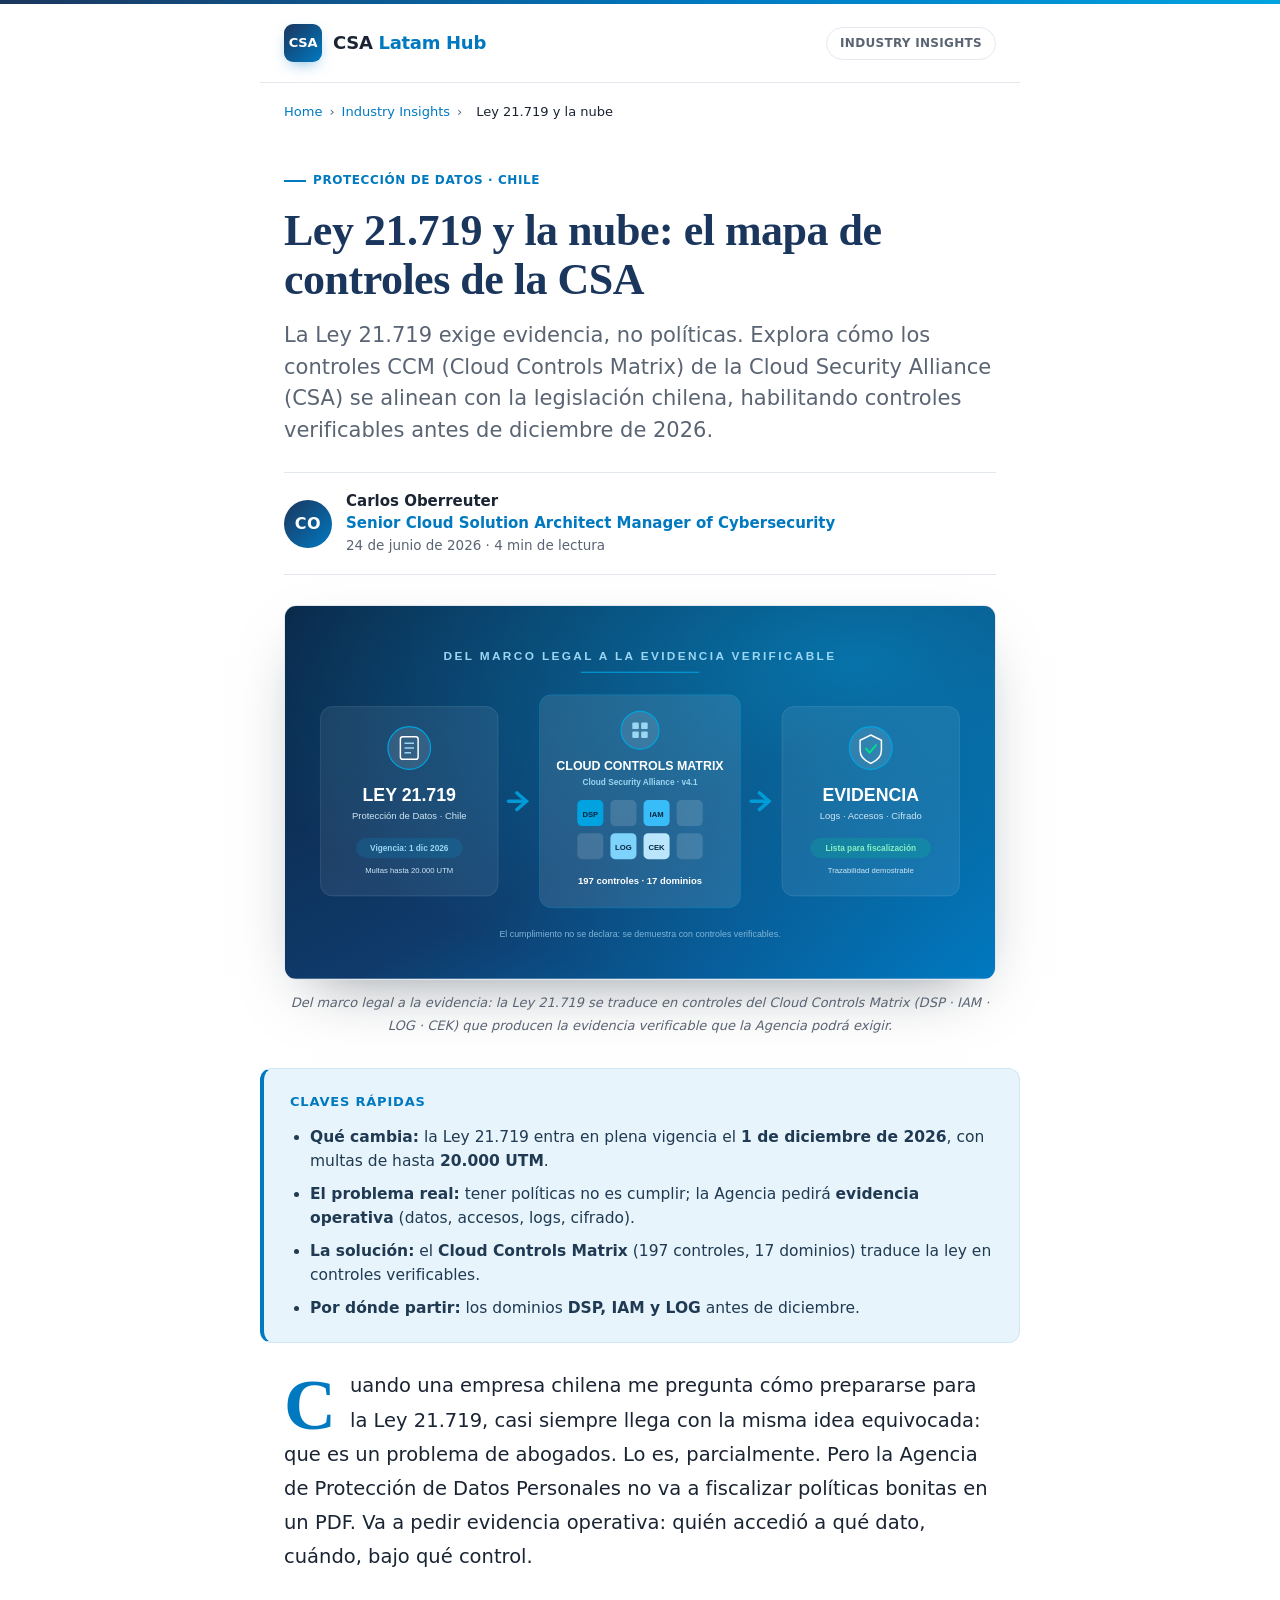
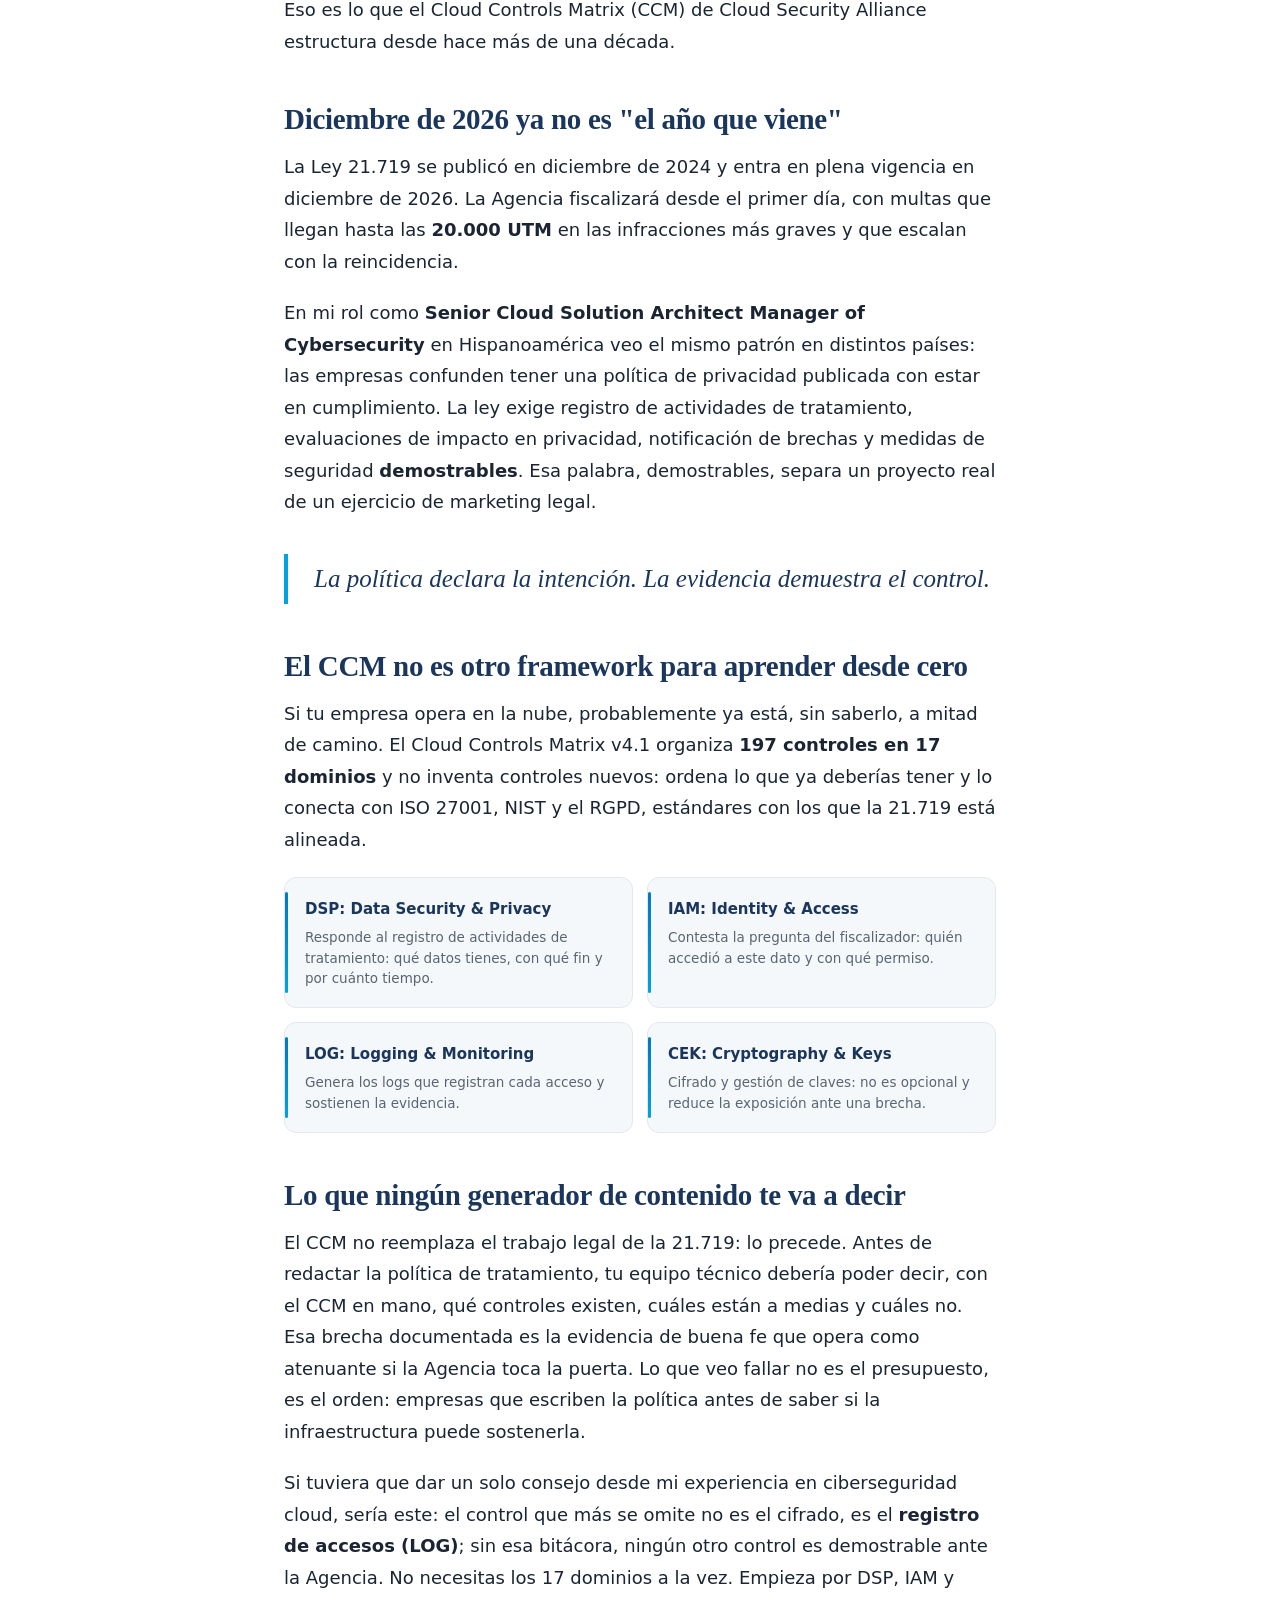
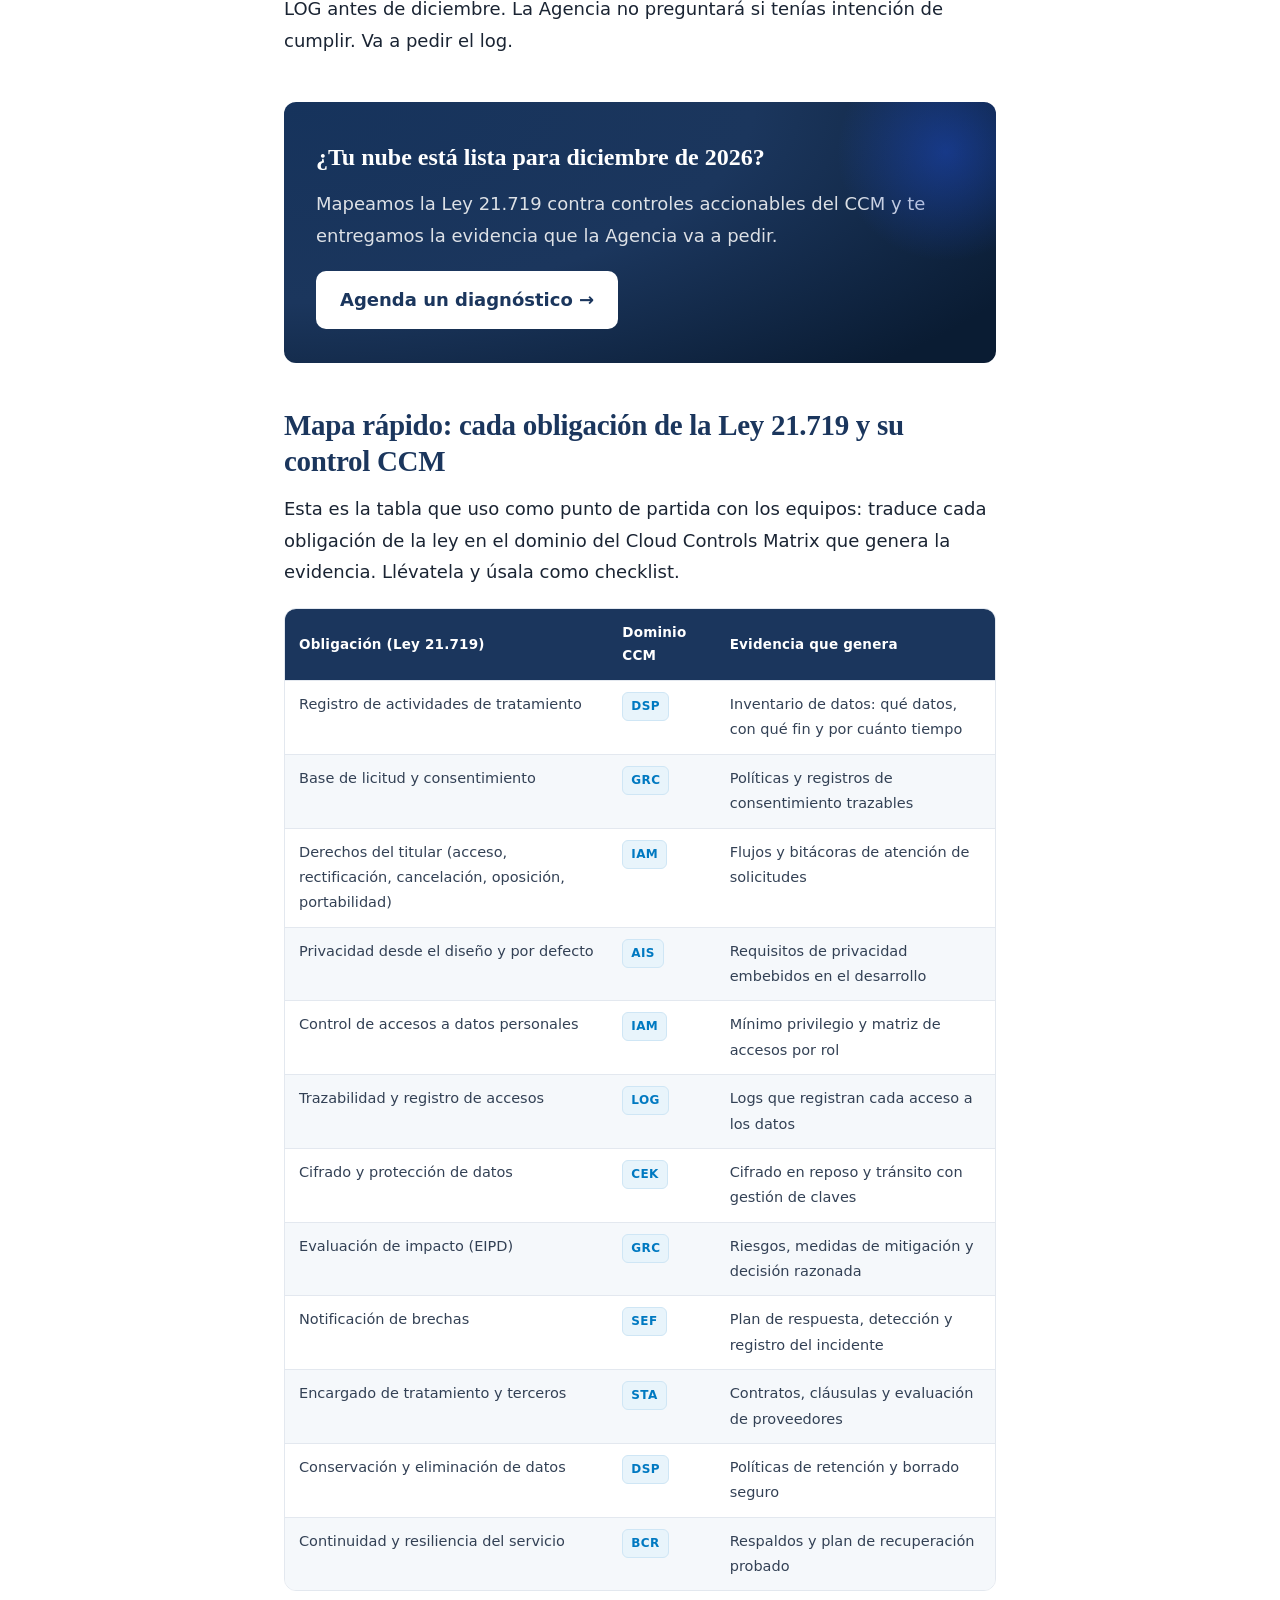
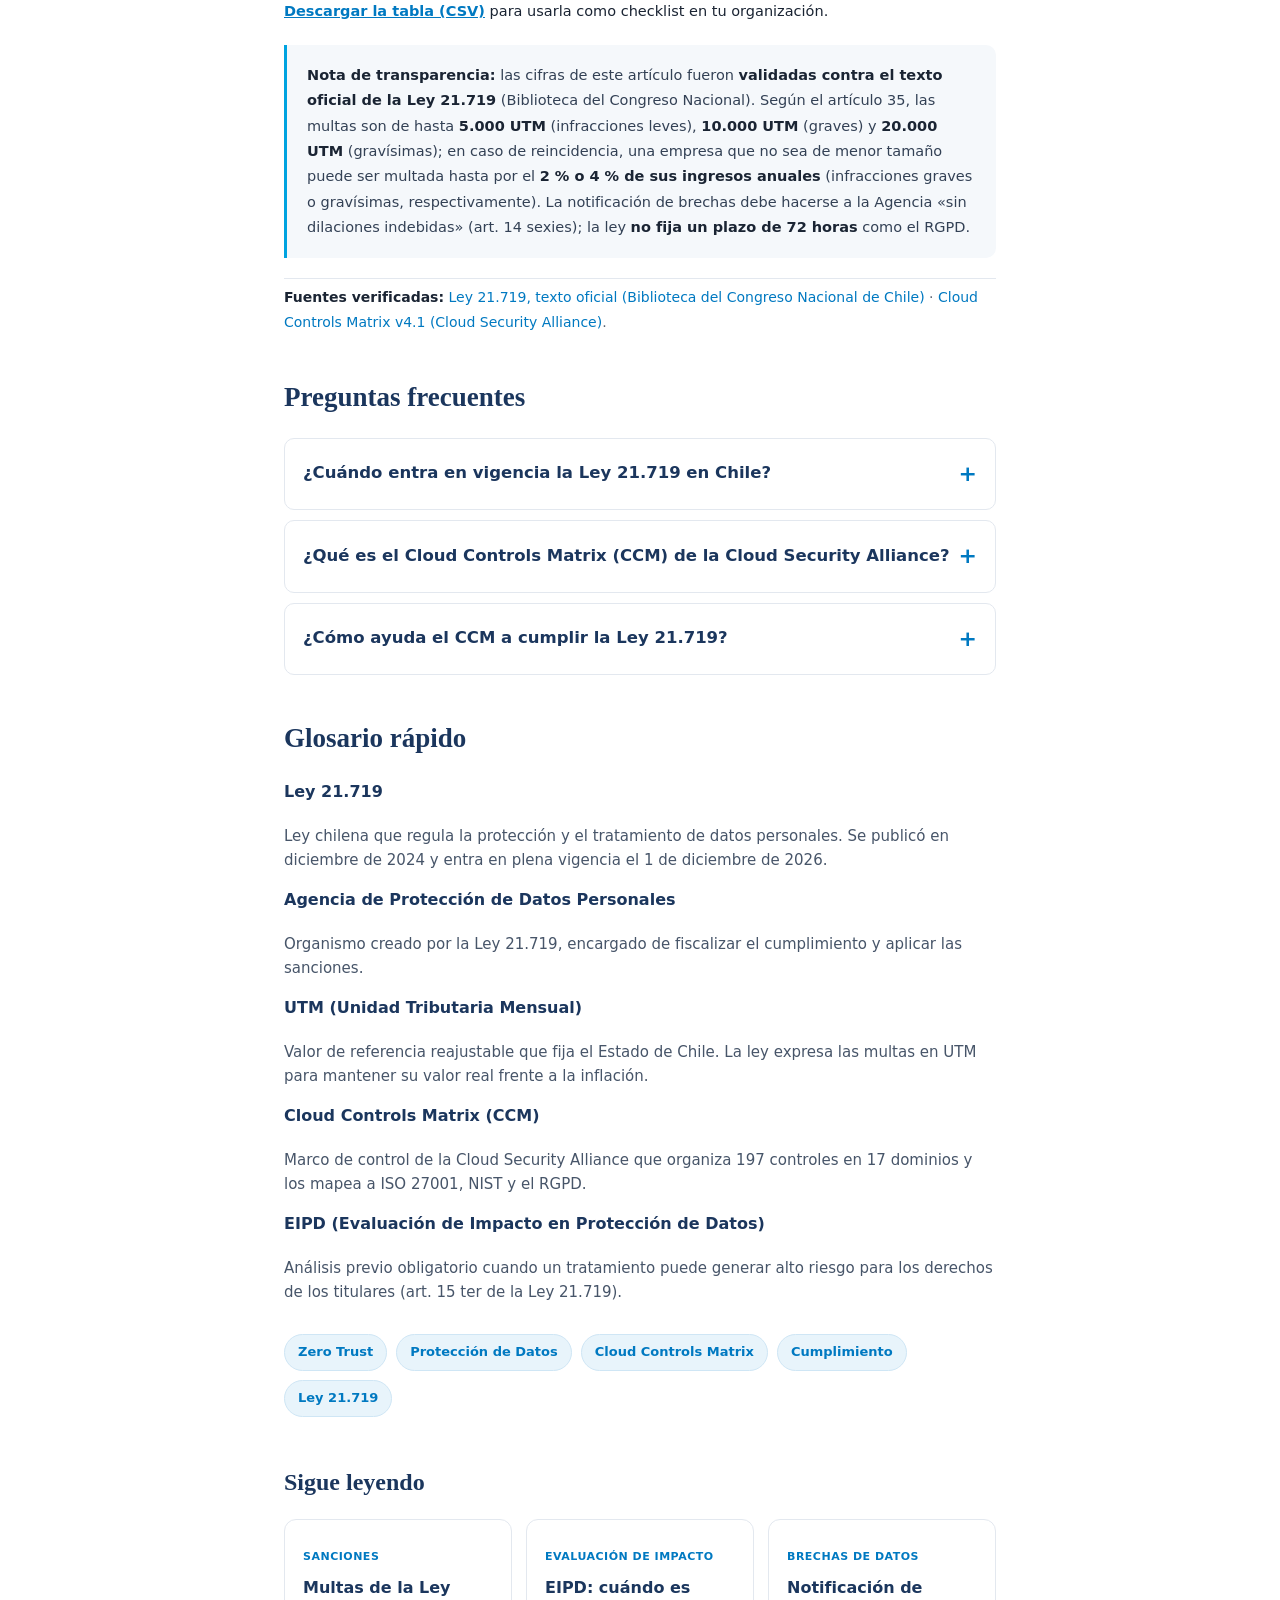
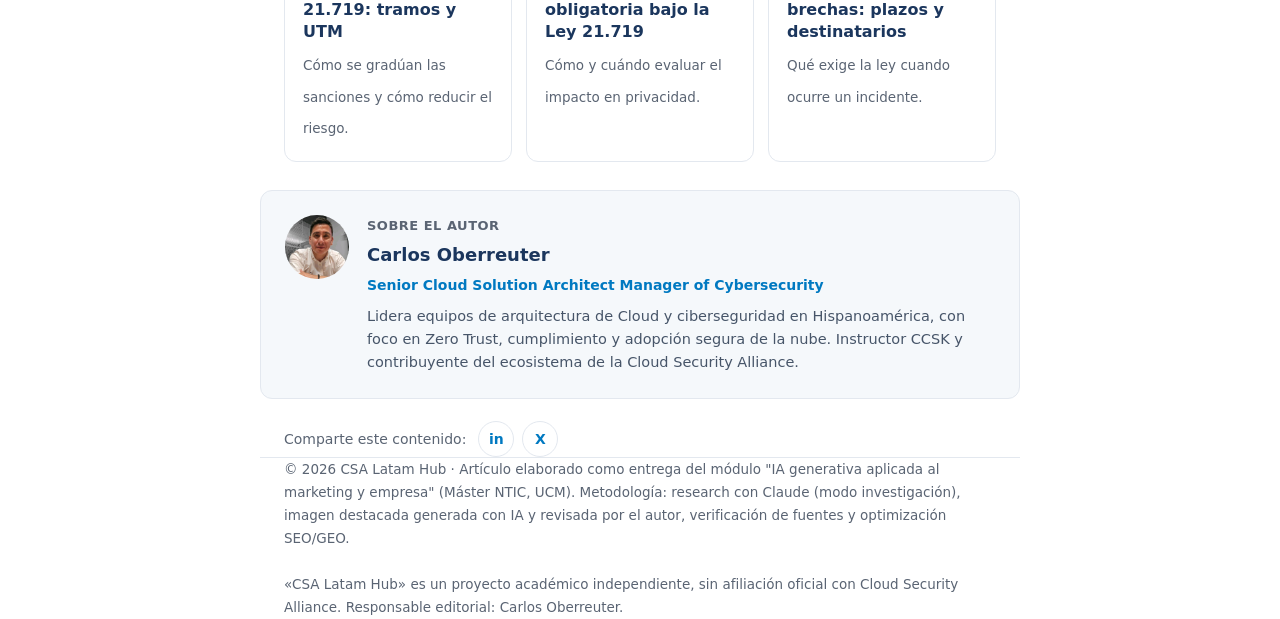
==== commit 9480f514: "Consistencia: CCM 197 controles, descripciones sociales alineadas al dek y rol del autor unificado" ====
--- a/index.html
+++ b/index.html
@@ -17,7 +17,7 @@
   <meta property="og:type" content="article" />
   <meta property="og:site_name" content="CSA Latam Hub" />
   <meta property="og:title" content="Ley 21.719 y la nube: el mapa de controles de la CSA" />
-  <meta property="og:description" content="La Ley 21.719 exige evidencia, no políticas. La CSA a través de Matrix de Controles CCM ya tiene el mapa de controles que necesitas antes de diciembre de 2026." />
+  <meta property="og:description" content="La Ley 21.719 exige evidencia, no políticas. Explora cómo los controles CCM (Cloud Controls Matrix) de la Cloud Security Alliance (CSA) se alinean con la legislación chilena, habilitando controles verificables antes de diciembre de 2026." />
   <meta property="og:locale" content="es_CL" />
   <meta property="og:url" content="https://oberreu.github.io/Inteligencia-artificial-generativa-aplicado-al-marketing-y-empresa/" />
   <meta property="og:image" content="https://oberreu.github.io/Inteligencia-artificial-generativa-aplicado-al-marketing-y-empresa/assets/ley-21719-og.jpg" />
@@ -30,7 +30,7 @@
   <meta property="article:section" content="Cumplimiento y Nube" />
   <meta name="twitter:card" content="summary_large_image" />
   <meta name="twitter:title" content="Ley 21.719 y la nube: el mapa de controles de la CSA" />
-  <meta name="twitter:description" content="La Ley 21.719 exige evidencia, no políticas. La CSA a través de Matrix de Controles CCM ya tiene el mapa que necesitas." />
+  <meta name="twitter:description" content="La Ley 21.719 exige evidencia, no políticas. Cómo los controles CCM de la Cloud Security Alliance se alinean con la legislación chilena antes de diciembre de 2026." />
   <meta name="twitter:image" content="https://oberreu.github.io/Inteligencia-artificial-generativa-aplicado-al-marketing-y-empresa/assets/ley-21719-og.jpg" />
 
   <!-- Datos estructurados (GEO/SEO) -->
@@ -39,7 +39,7 @@
     "@context": "https://schema.org",
     "@type": "BlogPosting",
     "headline": "Ley 21.719 y la nube: el mapa de controles de la CSA",
-    "description": "La Ley 21.719 exige evidencia, no políticas. La CSA a través de Matrix de Controles CCM ya tiene el mapa de controles que necesitas antes de diciembre de 2026.",
+    "description": "La Ley 21.719 exige evidencia, no políticas. Explora cómo los controles CCM (Cloud Controls Matrix) de la Cloud Security Alliance (CSA) se alinean con la legislación chilena, habilitando controles verificables antes de diciembre de 2026.",
     "image": "https://oberreu.github.io/Inteligencia-artificial-generativa-aplicado-al-marketing-y-empresa/assets/ley-21719-og.jpg",
     "inLanguage": "es-CL",
     "mainEntityOfPage": {
@@ -540,7 +540,7 @@
 
     <h2>Diciembre de 2026 ya no es "el año que viene"</h2>
     <p>La Ley 21.719 se publicó en diciembre de 2024 y entra en plena vigencia en diciembre de 2026. La Agencia fiscalizará desde el primer día, con multas que llegan hasta las <strong>20.000 UTM</strong> en las infracciones más graves y que escalan con la reincidencia.</p>
-    <p>En mi rol como <strong> Cloud Solution Architect Manager </strong> en Hispanoamérica veo el mismo patrón en distintos países: las empresas confunden tener una política de privacidad publicada con estar en cumplimiento. La ley exige registro de actividades de tratamiento, evaluaciones de impacto en privacidad, notificación de brechas y medidas de seguridad <strong>demostrables</strong>. Esa palabra, demostrables, separa un proyecto real de un ejercicio de marketing legal.</p>
+    <p>En mi rol como <strong>Senior Cloud Solution Architect Manager of Cybersecurity</strong> en Hispanoamérica veo el mismo patrón en distintos países: las empresas confunden tener una política de privacidad publicada con estar en cumplimiento. La ley exige registro de actividades de tratamiento, evaluaciones de impacto en privacidad, notificación de brechas y medidas de seguridad <strong>demostrables</strong>. Esa palabra, demostrables, separa un proyecto real de un ejercicio de marketing legal.</p>
 
     <blockquote class="pullquote">La política declara la intención. La evidencia demuestra el control.</blockquote>
 
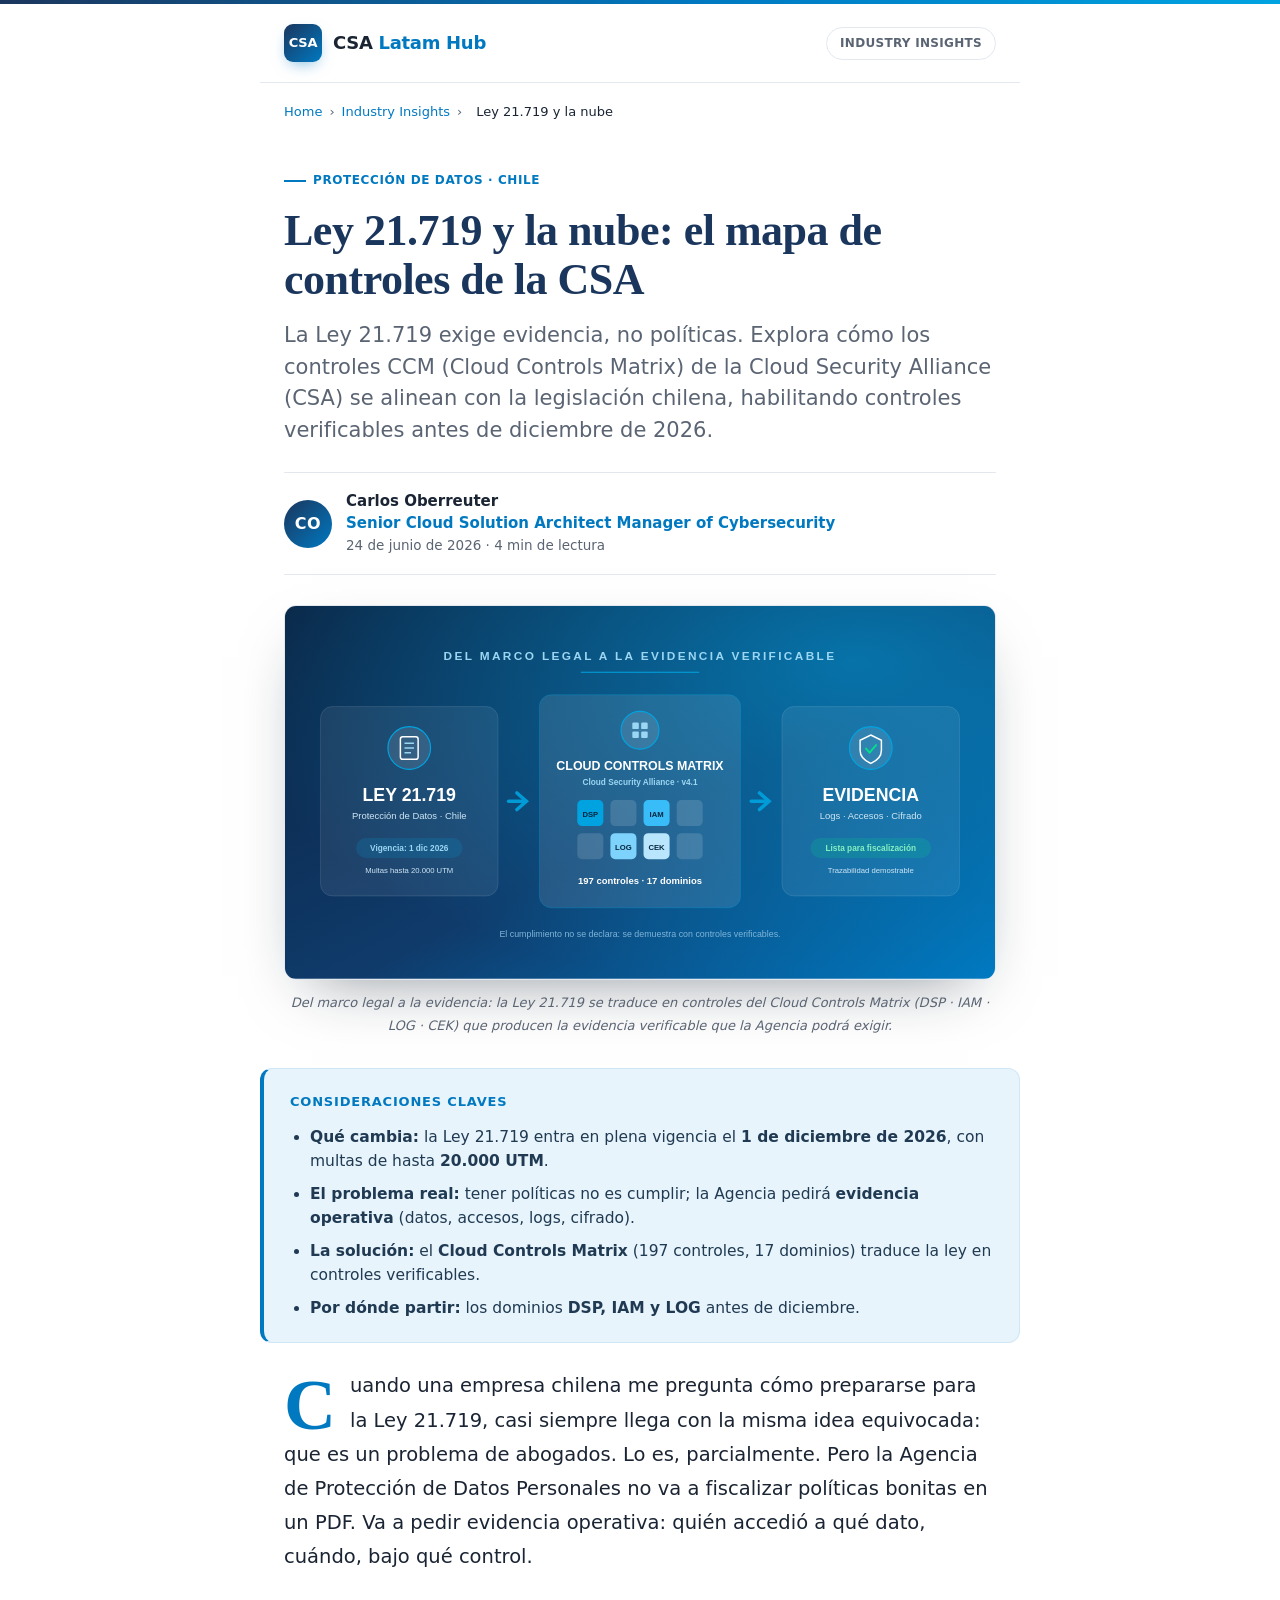
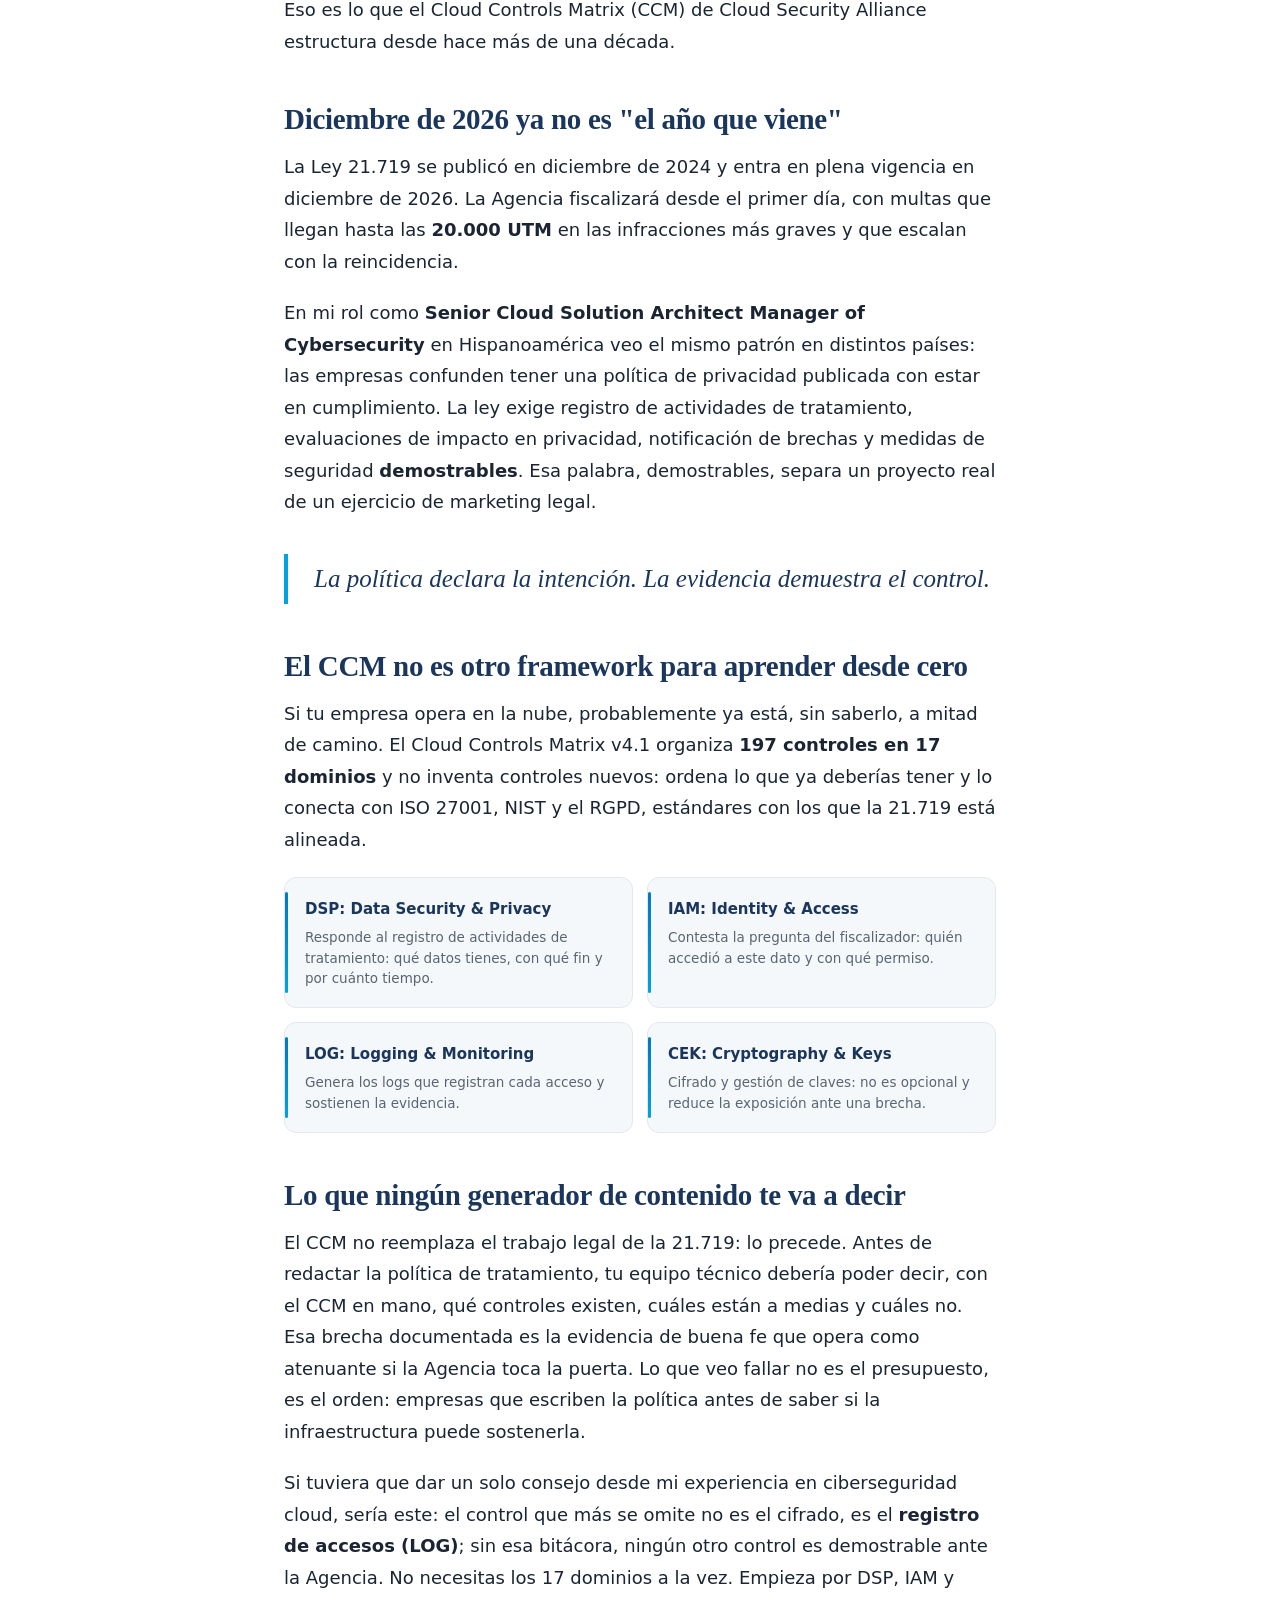
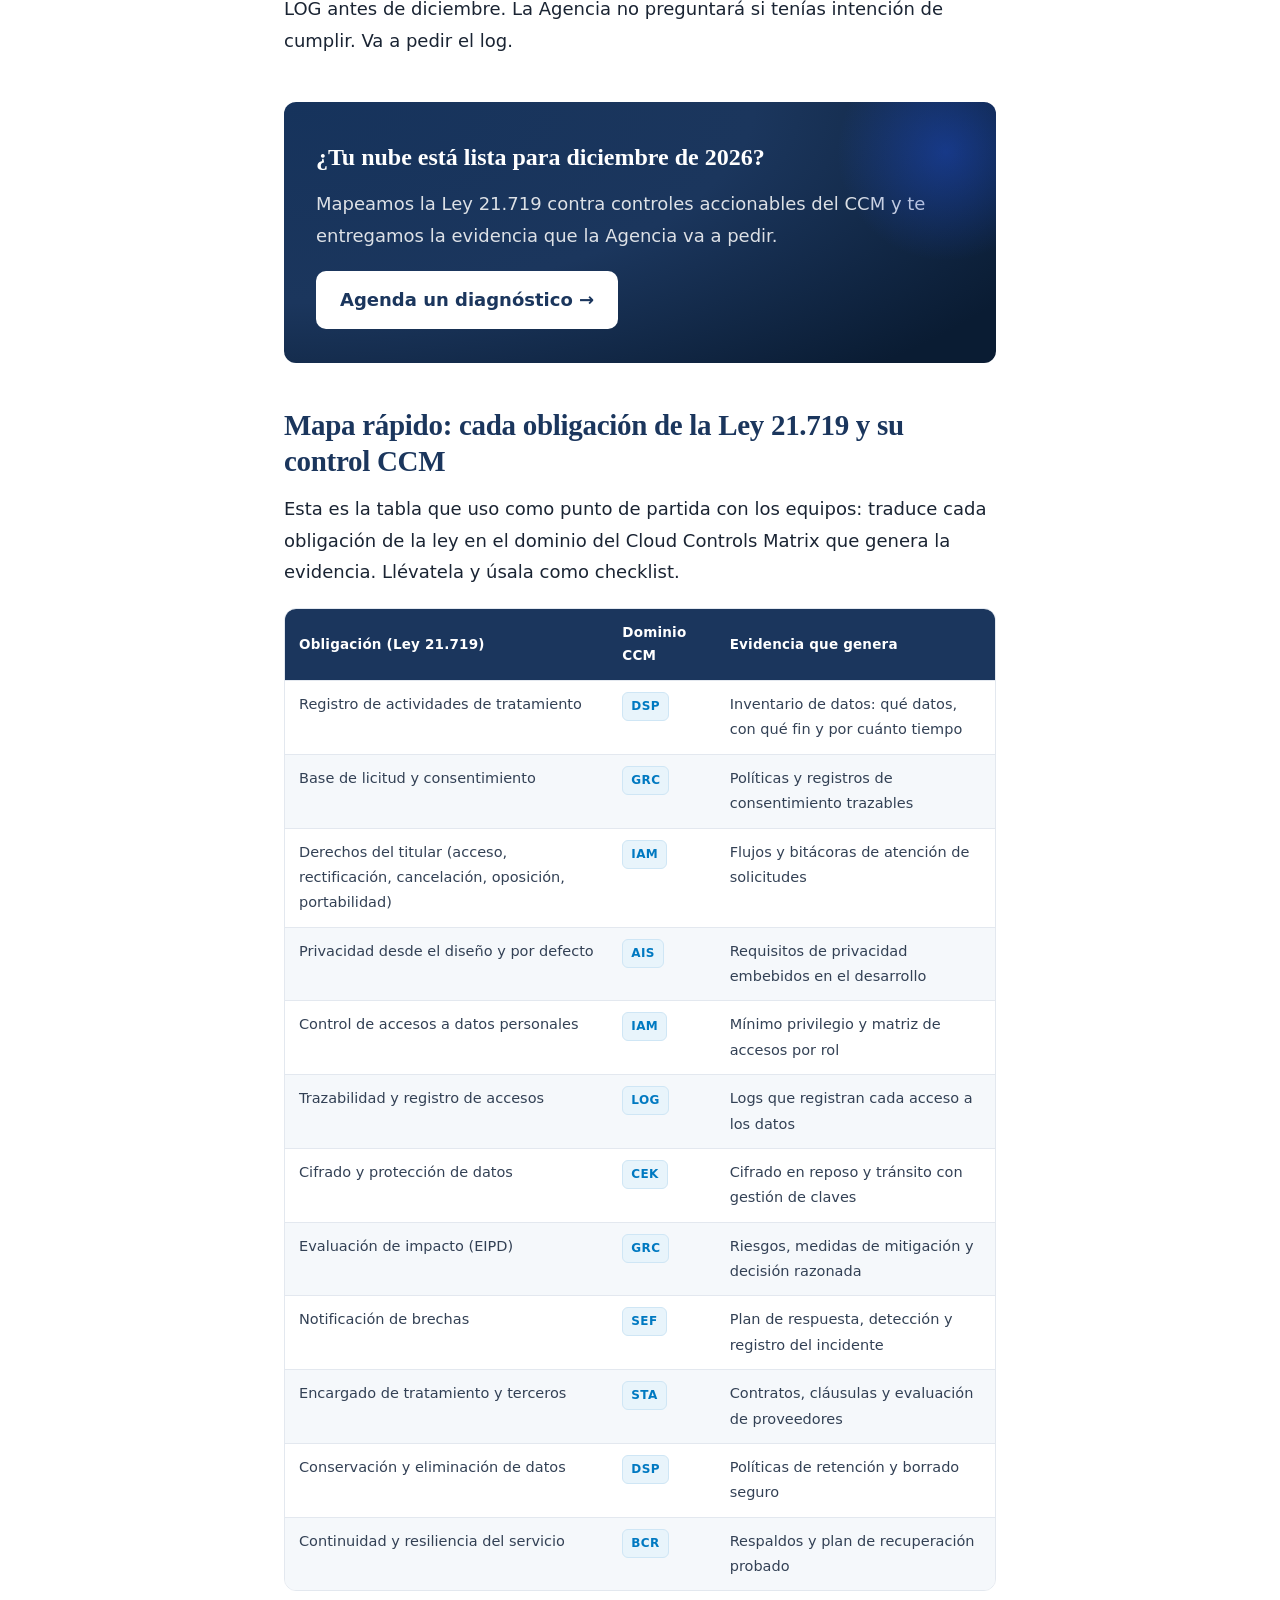
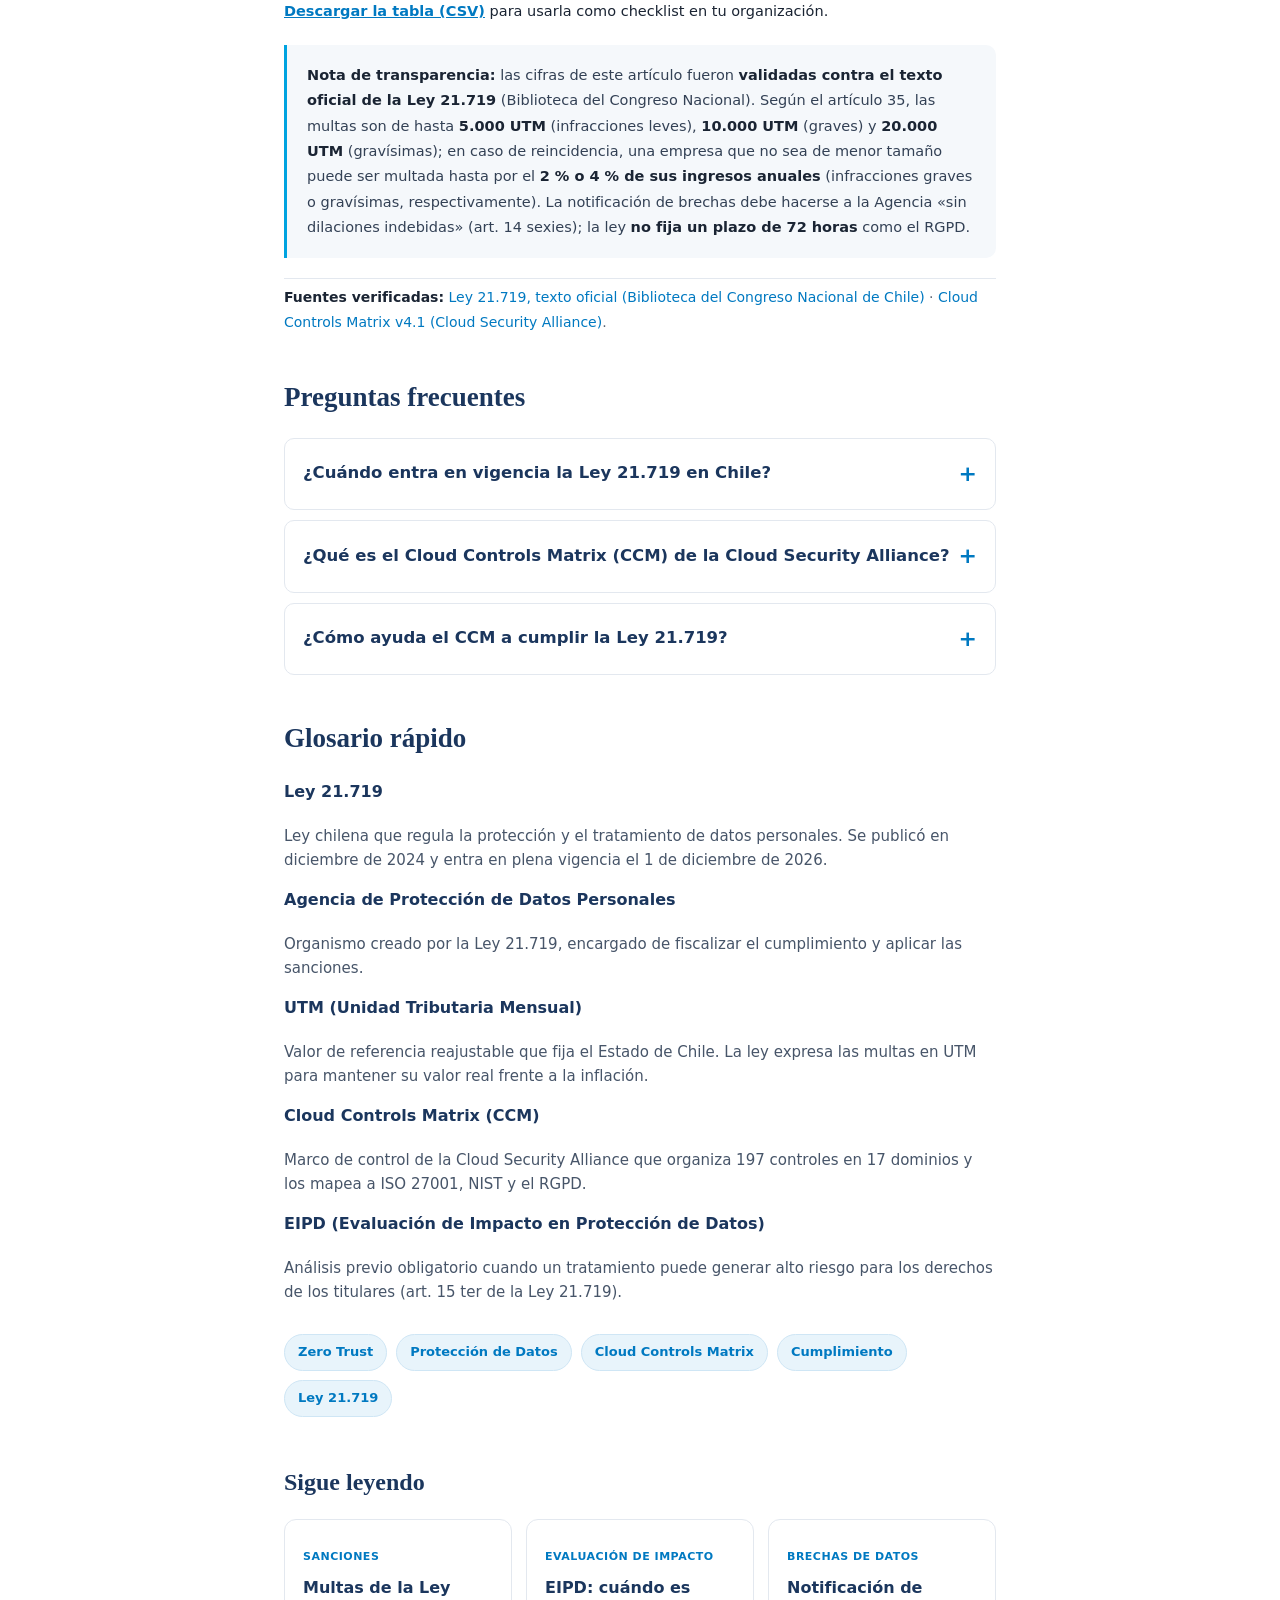
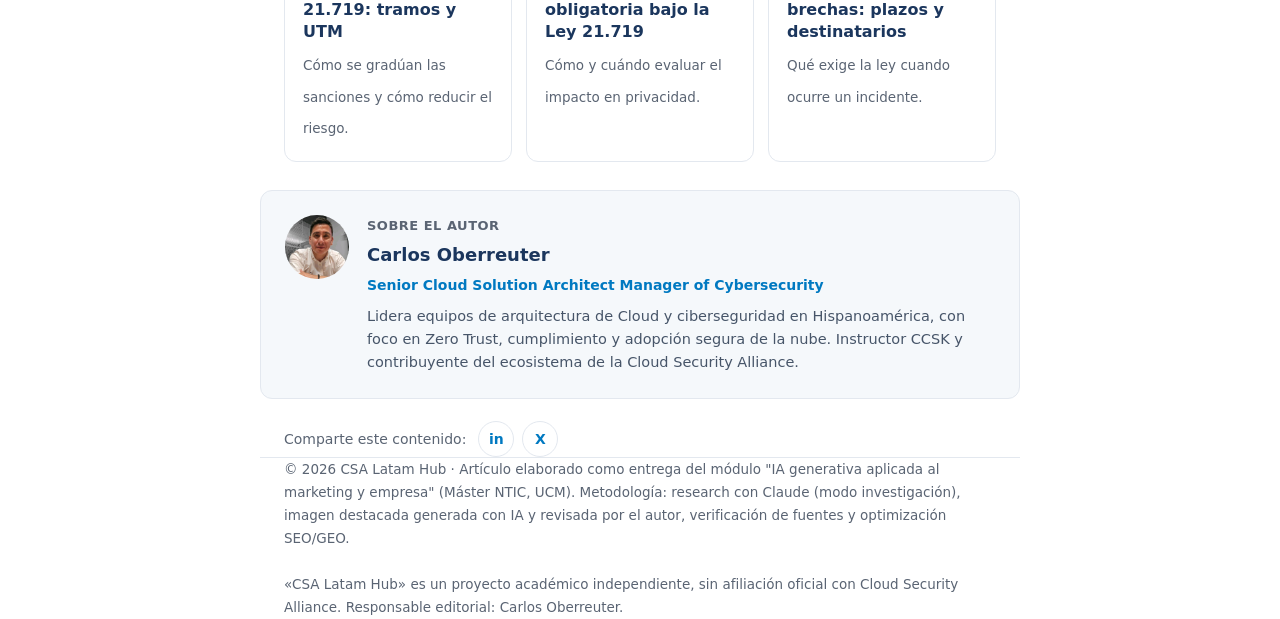
==== commit 29b006b0: "Renombra 'Claves rápidas' a 'Consideraciones Claves' en todas las páginas" ====
--- a/index.html
+++ b/index.html
@@ -196,7 +196,7 @@
     }
     figcaption { font-size: 13px; color: var(--muted); margin-top: 12px; text-align: center; font-style: italic; }
 
-    /* Claves rápidas (TL;DR) */
+    /* Consideraciones Claves (TL;DR) */
     .takeaways {
       max-width: var(--ancho); margin: 30px auto 0; padding: 22px 26px;
       background: var(--accent-soft); border: 1px solid #cfe6f5;
@@ -524,7 +524,7 @@
   </figure>
 
   <div class="takeaways">
-    <h2 class="tk-title">Claves rápidas</h2>
+    <h2 class="tk-title">Consideraciones Claves</h2>
     <ul>
       <li><strong>Qué cambia:</strong> la Ley 21.719 entra en plena vigencia el <strong>1 de diciembre de 2026</strong>, con multas de hasta <strong>20.000 UTM</strong>.</li>
       <li><strong>El problema real:</strong> tener políticas no es cumplir; la Agencia pedirá <strong>evidencia operativa</strong> (datos, accesos, logs, cifrado).</li>
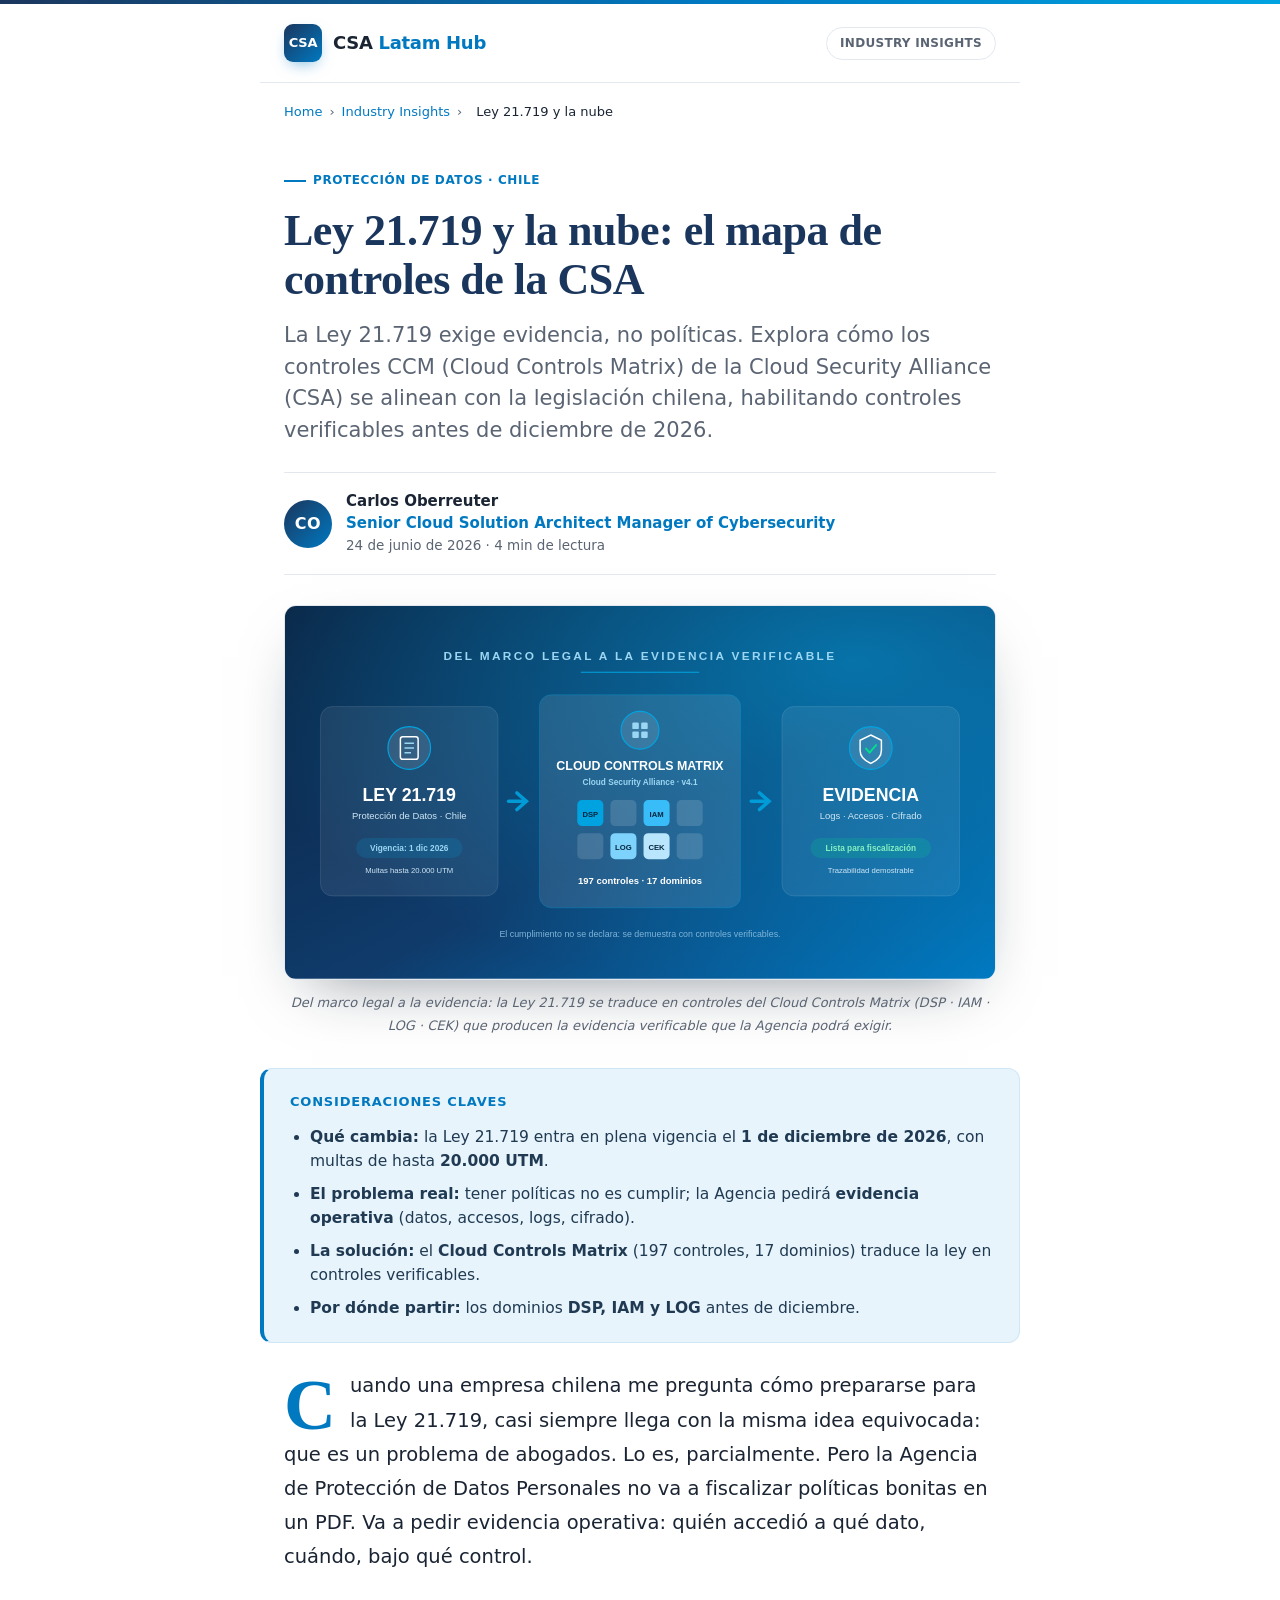
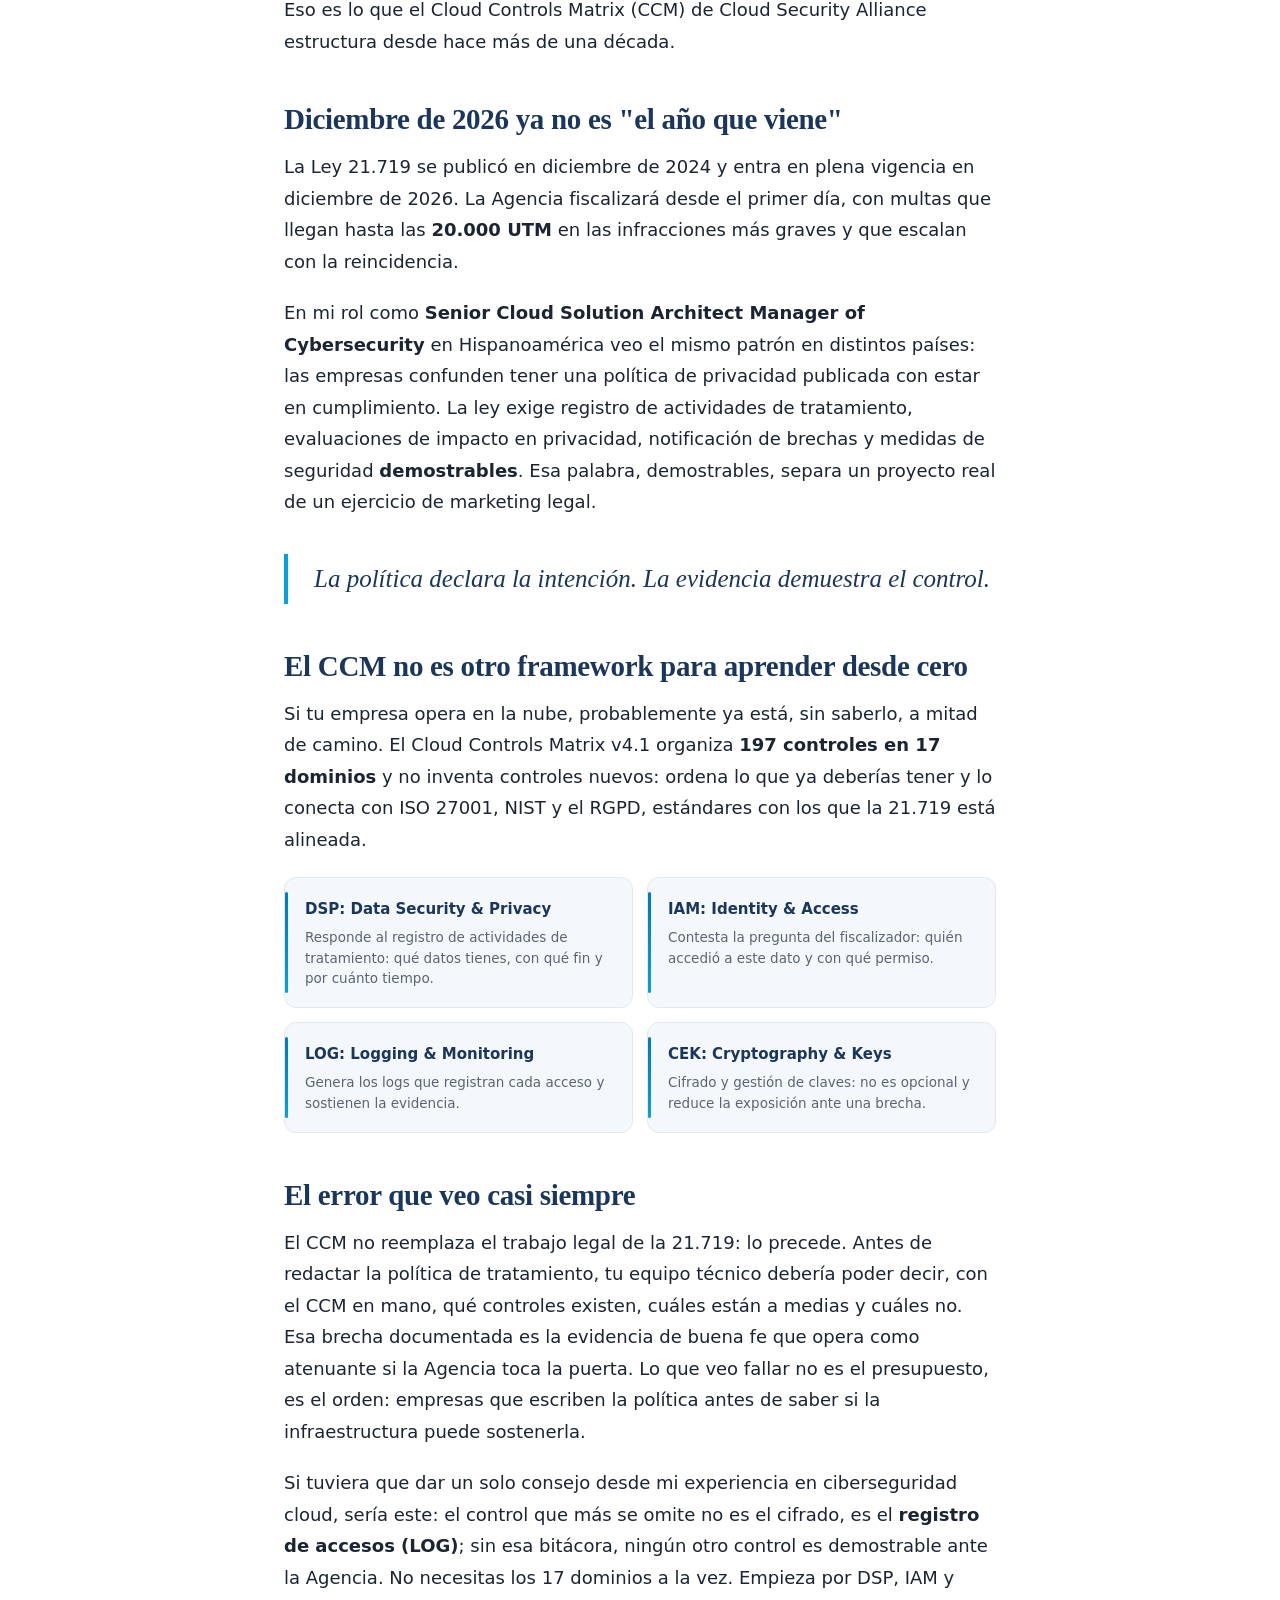
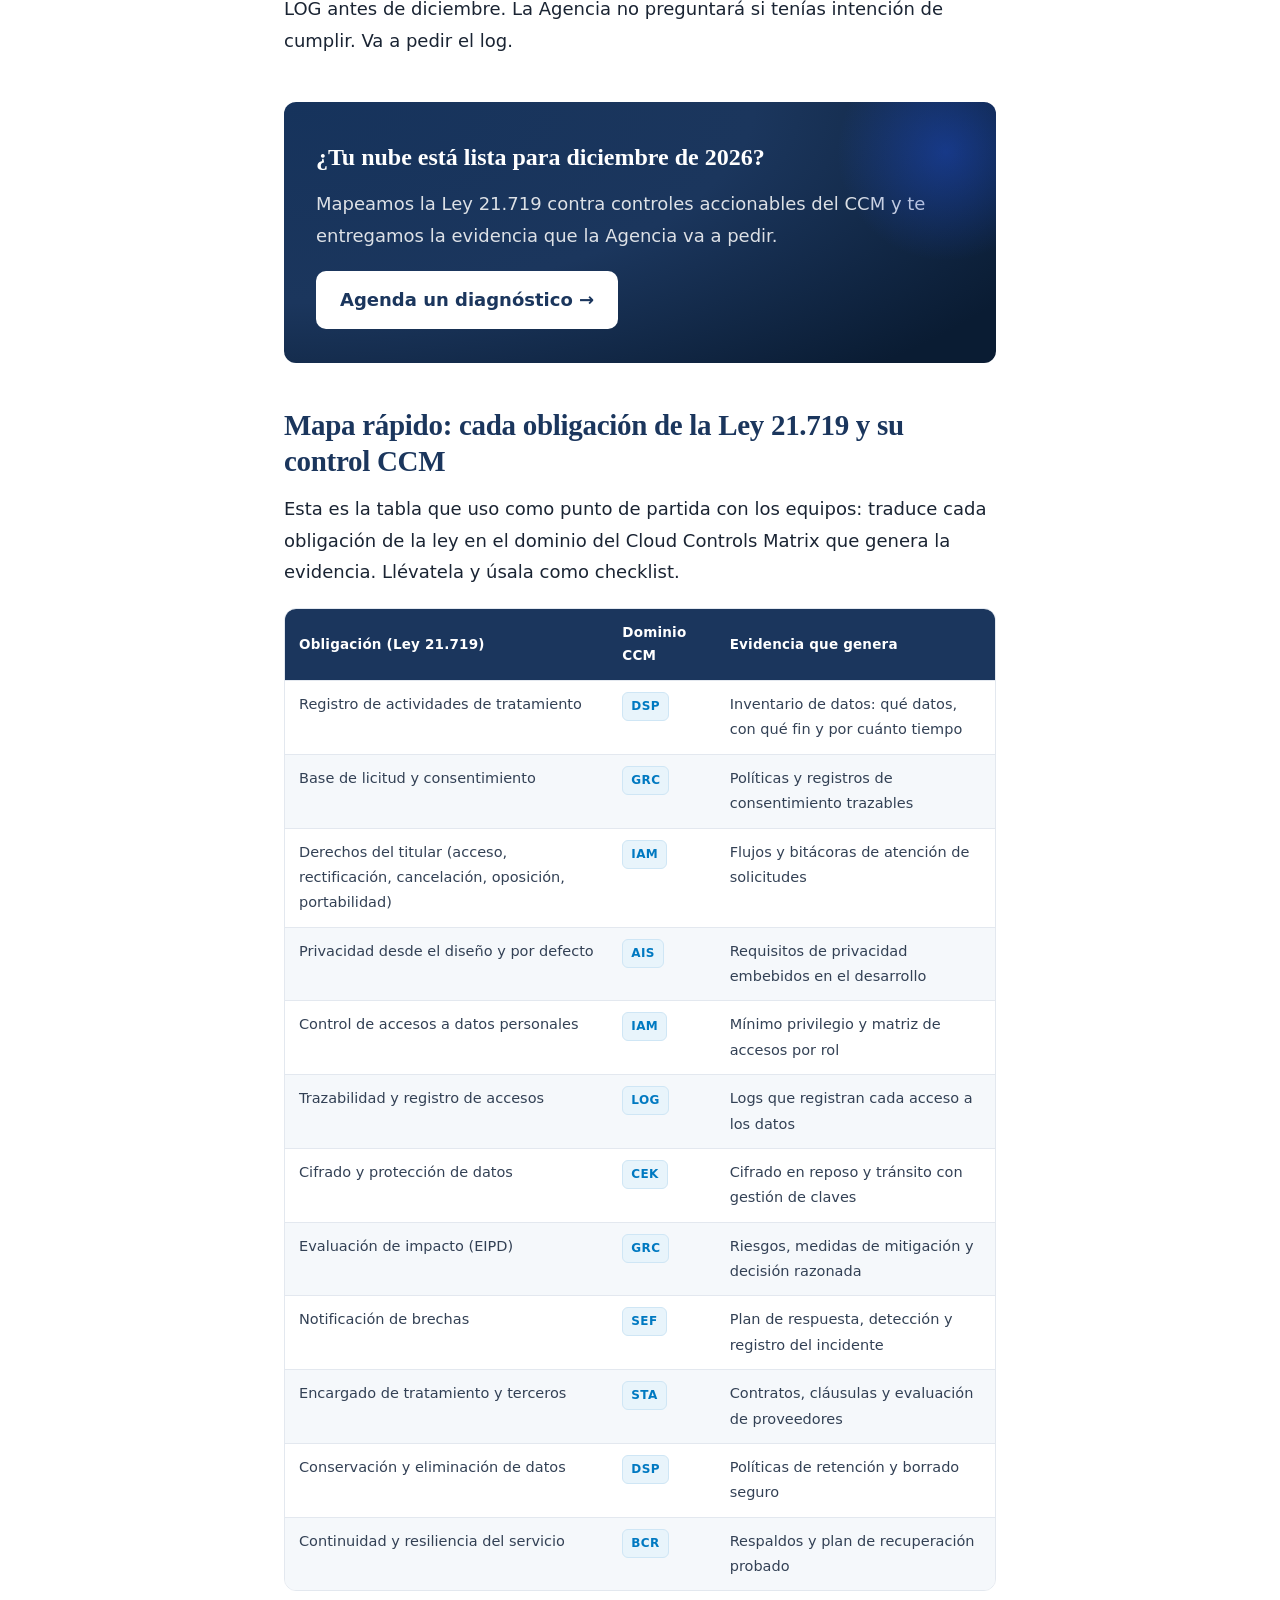
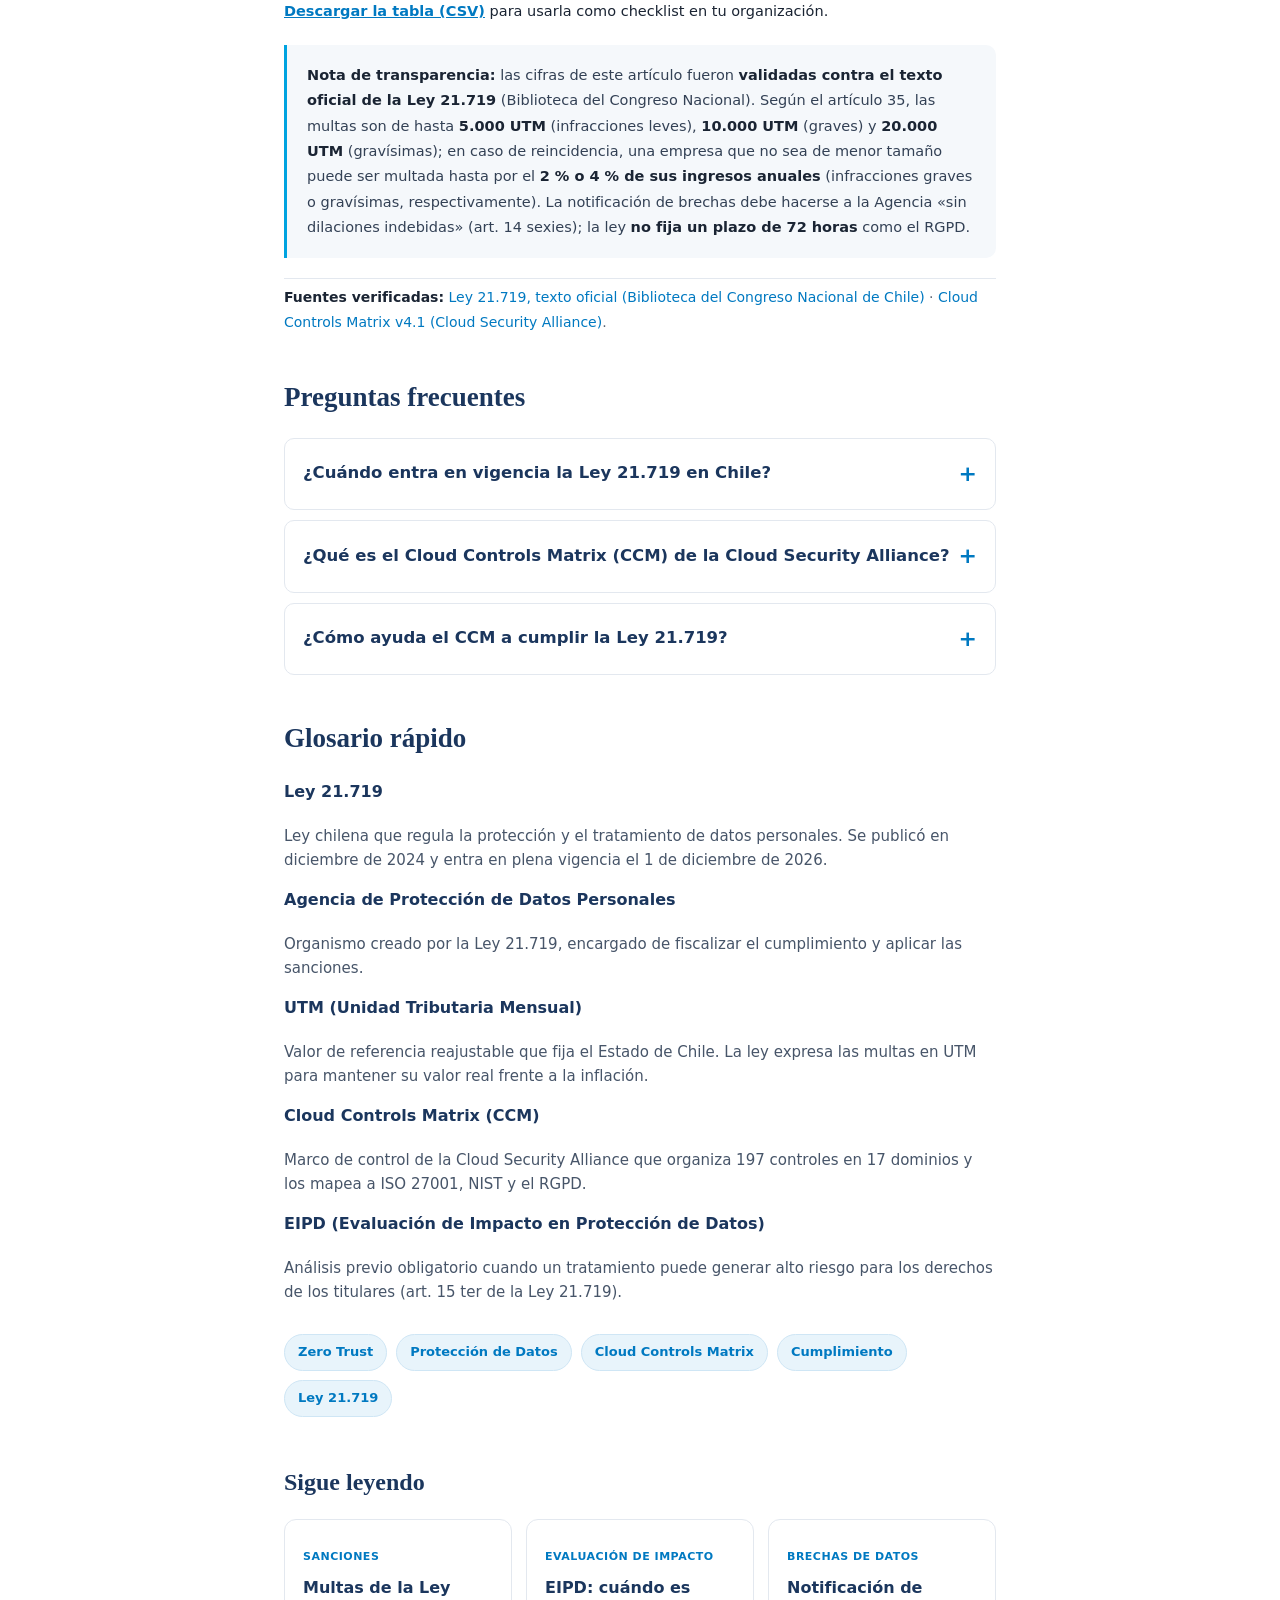
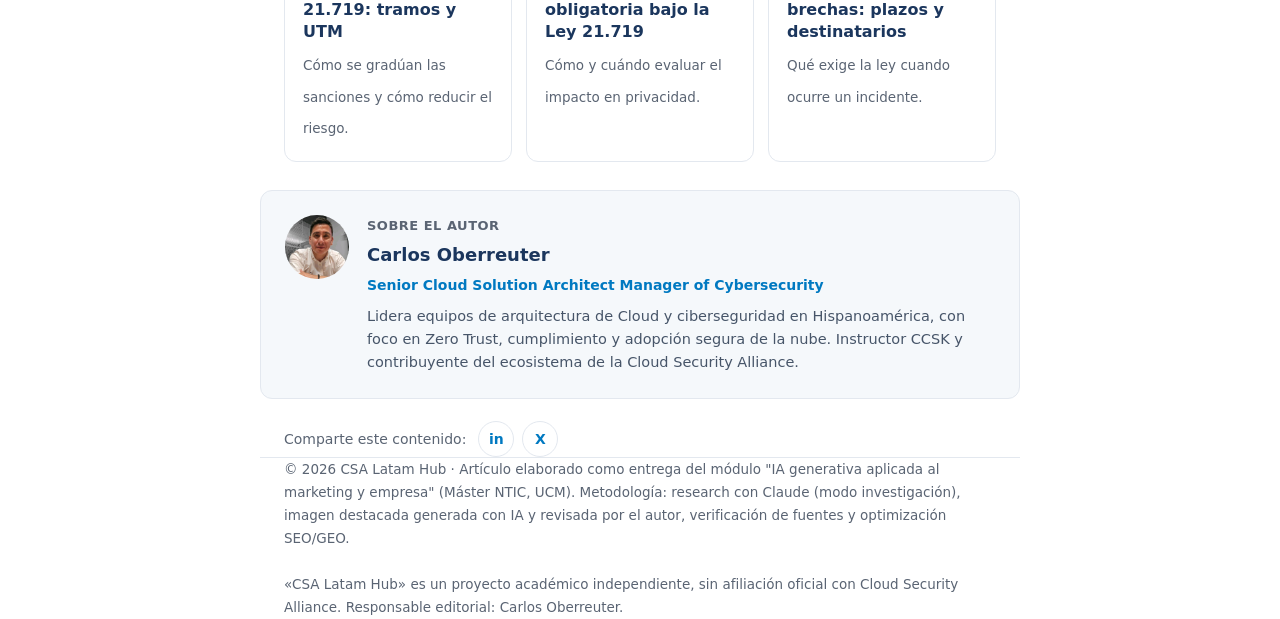
==== commit b447bd80: "Mejora encabezado: 'El error que veo casi siempre'" ====
--- a/index.html
+++ b/index.html
@@ -554,7 +554,7 @@
       <div class="domain"><b>CEK: Cryptography &amp; Keys</b><small>Cifrado y gestión de claves: no es opcional y reduce la exposición ante una brecha.</small></div>
     </div>
 
-    <h2>Lo que ningún generador de contenido te va a decir</h2>
+    <h2>El error que veo casi siempre</h2>
     <p>El CCM no reemplaza el trabajo legal de la 21.719: lo precede. Antes de redactar la política de tratamiento, tu equipo técnico debería poder decir, con el CCM en mano, qué controles existen, cuáles están a medias y cuáles no. Esa brecha documentada es la evidencia de buena fe que opera como atenuante si la Agencia toca la puerta. Lo que veo fallar no es el presupuesto, es el orden: empresas que escriben la política antes de saber si la infraestructura puede sostenerla.</p>
     <p>Si tuviera que dar un solo consejo desde mi experiencia en ciberseguridad cloud, sería este: el control que más se omite no es el cifrado, es el <strong>registro de accesos (LOG)</strong>; sin esa bitácora, ningún otro control es demostrable ante la Agencia. No necesitas los 17 dominios a la vez. Empieza por DSP, IAM y LOG antes de diciembre. La Agencia no preguntará si tenías intención de cumplir. Va a pedir el log.</p>
 
